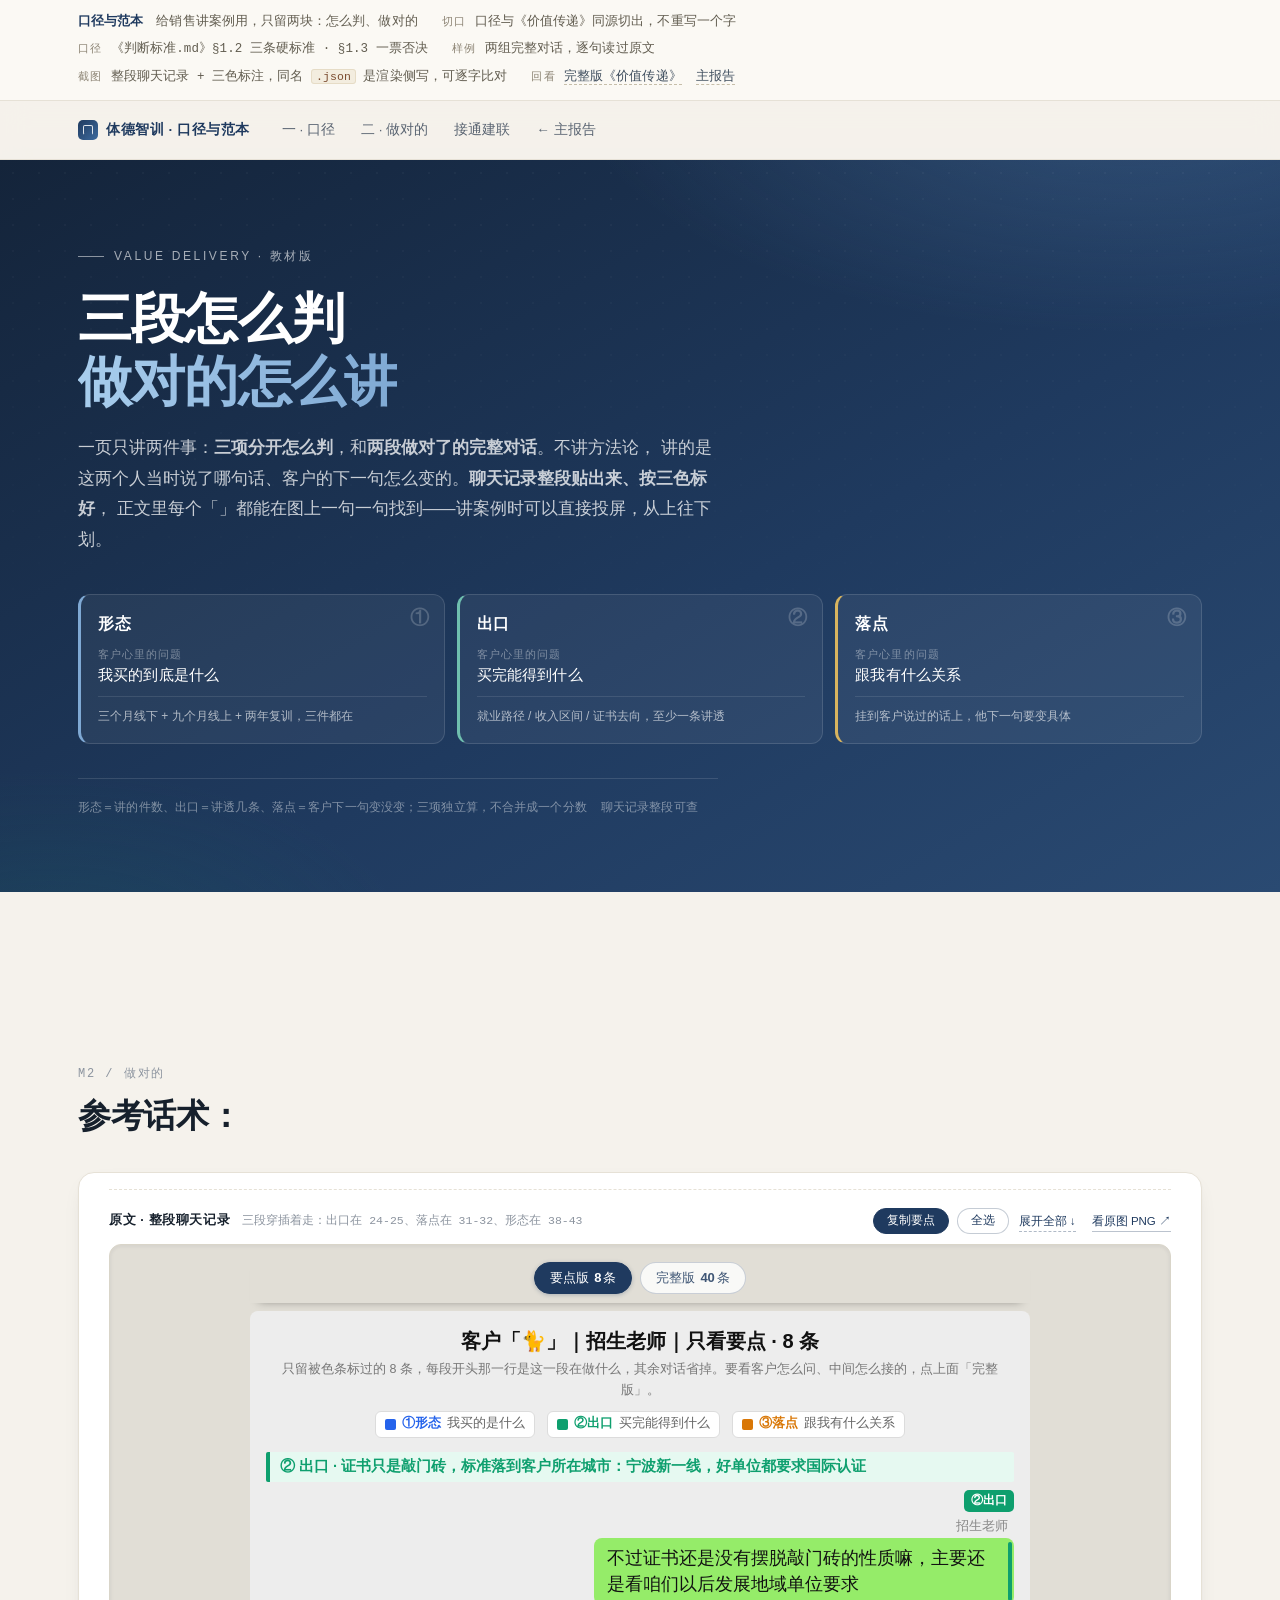
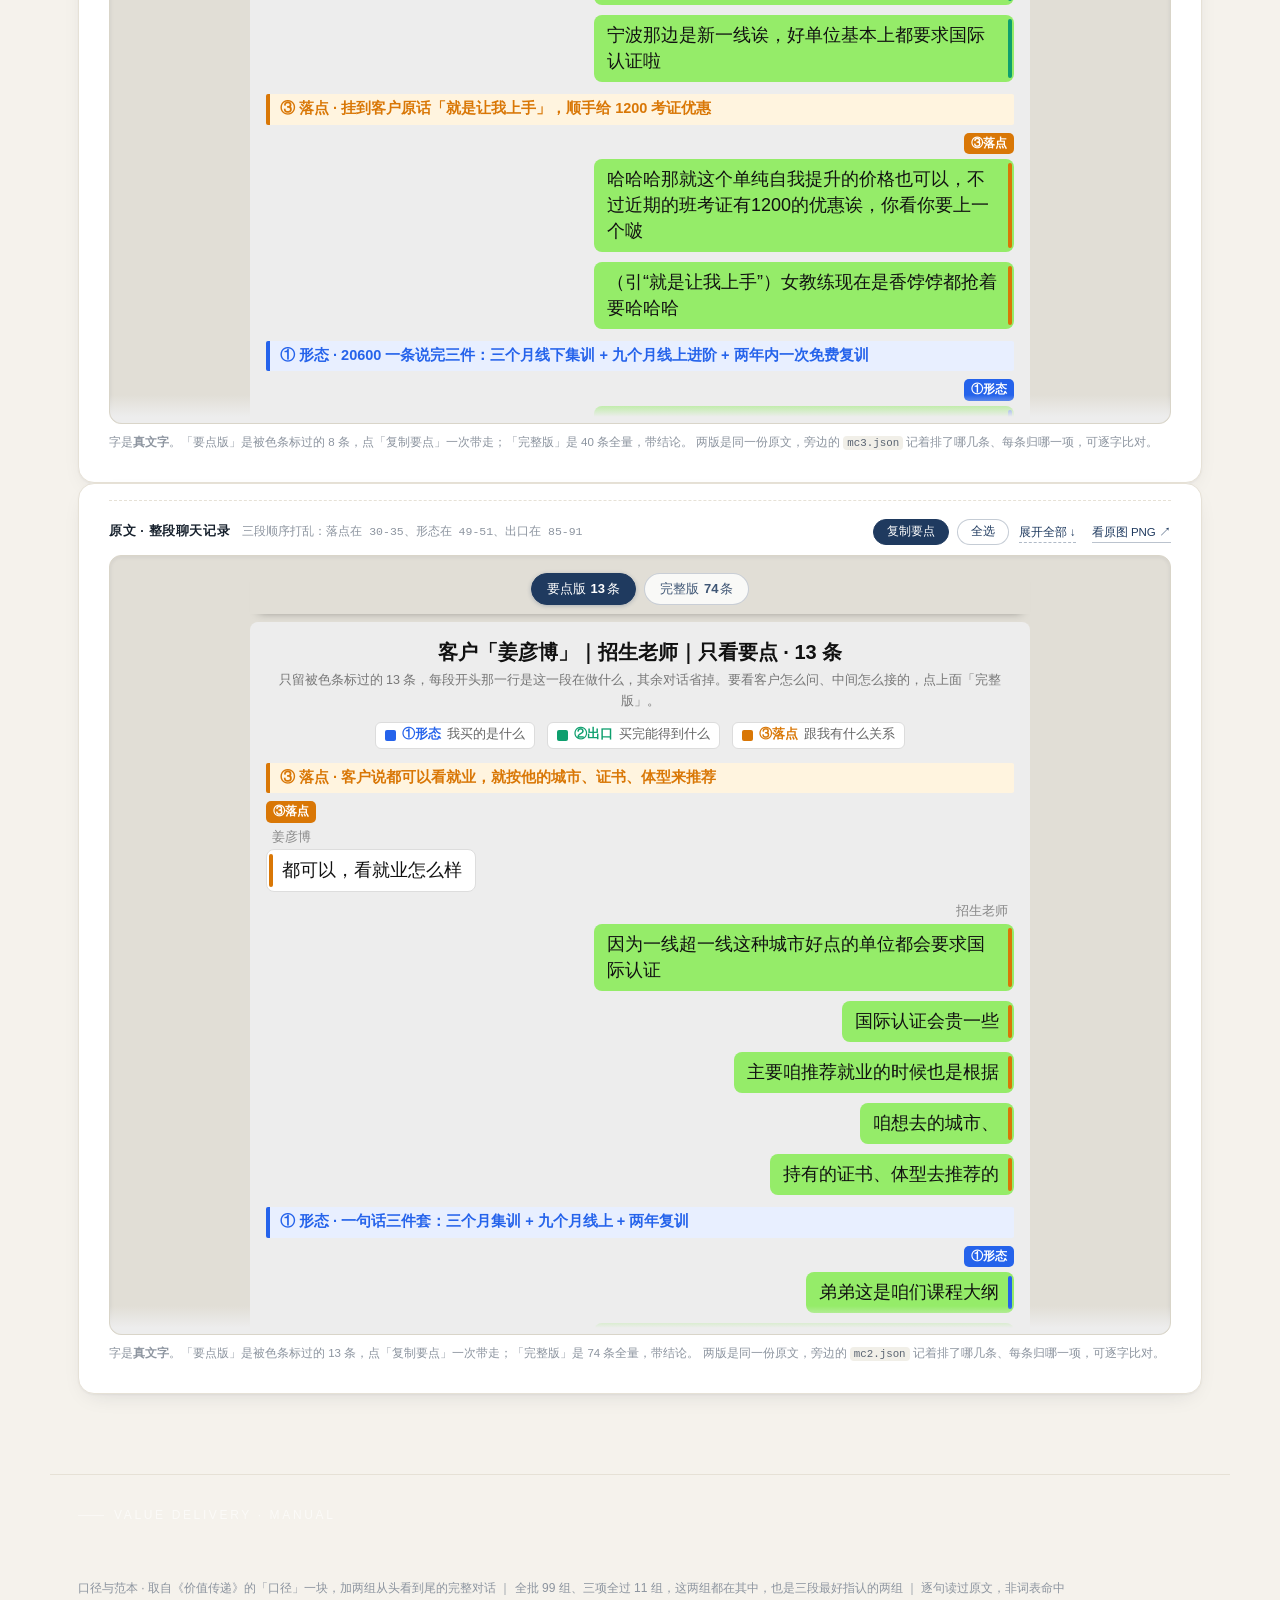
==== 价值传递(可用于案例分享).html @ c27f4624 "chore: 初始提交，包含案例展示页面与素材" ====
<!DOCTYPE html>
<html lang="zh-CN">
<head>
<meta charset="UTF-8">
<meta name="viewport" content="width=device-width, initial-scale=1">
<title>口径与范本｜体德智训 · 价值传递</title>
<meta name="description" content="价值传递教材版：三项怎么判（形态 / 出口 / 落点）+ 两组从头看到尾的原文案例，聊天记录整段标色，逐字可查。">
<link rel="stylesheet" href="assets/style.css?v=10">
<link rel="stylesheet" href="assets/manual.css?v=2">
<link rel="stylesheet" href="assets/livechat.css?v=5">
</head>
<body>

<div class="prov">
  <div class="prov-in">
    <p><span class="seg"><b>口径与范本</b>　给销售讲案例用，只留两块：怎么判、做对的</span><span class="seg"><em>切口</em>口径与《价值传递》同源切出，不重写一个字</span></p>
    <p><span class="seg"><em>口径</em>《判断标准.md》§1.2 三条硬标准 · §1.3 一票否决</span><span class="seg"><em>样例</em>两组完整对话，逐句读过原文</span></p>
    <p><span class="seg"><em>截图</em>整段聊天记录 + 三色标注，同名 <code>.json</code> 是渲染侧写，可逐字比对</span><span class="seg"><em>回看</em><a href="价值传递.html">完整版《价值传递》</a><a href="index.html">主报告</a></span></p>
  </div>
</div>

<nav class="nav">
  <div class="nav-in">
    <div class="nav-brand"><i></i><span>体德智训 · 口径与范本</span></div>
    <div class="nav-links">
      <a href="#m-rule">一 · 口径</a>
      <a href="#m-good">二 · 做对的</a>
      <a href="接通建联(可用于案例分享).html">接通建联</a>
      <a href="index.html">← 主报告</a>
    </div>
  </div>
  <div class="nav-progress"></div>
</nav>

<header class="hero">
  <div class="hero-in">
    <div class="eyebrow">Value Delivery · 教材版</div>
    <h1>三段怎么判<br><em>做对的怎么讲</em></h1>
    <p class="sub">一页只讲两件事：<b>三项分开怎么判</b>，和<b>两段做对了的完整对话</b>。不讲方法论，
    讲的是这两个人当时说了哪句话、客户的下一句怎么变的。<b>聊天记录整段贴出来、按三色标好</b>，
    正文里每个「」都能在图上一句一句找到——讲案例时可以直接投屏，从上往下划。</p>
    <div class="stage3">
      <div class="st s1"><span class="stn">①</span><b>形态</b>
        <span class="stk">客户心里的问题</span><p>我买的到底是什么</p>
        <span class="stq">三个月线下 + 九个月线上 + 两年复训，三件都在</span></div>
      <div class="st s2"><span class="stn">②</span><b>出口</b>
        <span class="stk">客户心里的问题</span><p>买完能得到什么</p>
        <span class="stq">就业路径 / 收入区间 / 证书去向，至少一条讲透</span></div>
      <div class="st s3"><span class="stn">③</span><b>落点</b>
        <span class="stk">客户心里的问题</span><p>跟我有什么关系</p>
        <span class="stq">挂到客户说过的话上，他下一句要变具体</span></div>
    </div>
    <div class="hero-meta"><span>形态＝讲的件数、出口＝讲透几条、落点＝客户下一句变没变；三项独立算，不合并成一个分数</span><span>聊天记录整段可查</span></div>
  </div>
</header>

<section class="sec" id="m-rule">
</section>

<section class="sec" id="m-good">
<div class="sec-head rv"><div class="sec-no">M2 / 做对的</div>
<h2>参考话术：</h2></div>

<article id="m1" class="qcard p1 mcase rv">
<figure class="mcase-shot cclive" id="live1">
<input type="checkbox" id="sw1" class="swchk">
<div class="shotbar"><span class="sbt">原文 · 整段聊天记录</span><span class="sbd">三段穿插着走：出口在 24-25、落点在 31-32、形态在 38-43</span>
<a class="shotopen" href="assets/mark/mc3.png" target="_blank" rel="noopener">看原图 PNG ↗</a>
<div class="cl-tools">
<button type="button" class="lcb lcb1" data-lc="chat1" data-lcgrp="1" data-lbl-slim="复制要点" data-lbl-full="复制全文">复制要点</button>
<button type="button" class="lcb" data-lcsel="chat1" data-lcgrp="1">全选</button>
<label class="swtoggle" for="sw1"><span class="t1">展开全部 ↓</span><span class="t2">收起 ↑</span></label>
</div></div>
<div class="cl-wrap"><div class="shotwin">
<div class="cl-tabs"><button type="button" class="cl-tab on" data-clgrp="1" data-pane="chat1k">要点版<b>8</b>条</button><button type="button" class="cl-tab" data-clgrp="1" data-pane="chat1">完整版<b>40</b>条</button></div>
<div class="cl-chat cl-pane" id="chat1k" data-clgrp="1" data-cc-plain="1" data-cc-head="招生老师 × 🐈｜价值传递 · 要点版（8 条）">
<div class="cl-title">客户「🐈」｜招生老师｜只看要点 · 8 条</div>
<div class="cl-sub">只留被色条标过的 8 条，每段开头那一行是这一段在做什么，其余对话省掉。要看客户怎么问、中间怎么接的，点上面「完整版」。</div>
<div class="cl-legend"><span class="cl-lg"><i style="background:#2563EB"></i><b style="color:#2563EB">①形态</b><em>我买的是什么</em></span><span class="cl-lg"><i style="background:#0E9F6E"></i><b style="color:#0E9F6E">②出口</b><em>买完能得到什么</em></span><span class="cl-lg"><i style="background:#D97706"></i><b style="color:#D97706">③落点</b><em>跟我有什么关系</em></span></div>
<div class="cl-body">
<div class="cl-band" style="background:#E6F9F1;border-left-color:#0E9F6E;color:#0E9F6E">② 出口 · 证书只是敲门砖，标准落到客户所在城市：宁波新一线，好单位都要求国际认证</div>
<div class="cl-msg s" data-who="招生老师" data-k="2"><div class="cl-chips"><span class="cl-chip" style="background:#0E9F6E">②出口</span></div><div class="cl-nm">招生老师</div><div class="cl-bub"><i class="cl-bar" style="background:#0E9F6E"></i><span class="cl-txt">不过证书还是没有摆脱敲门砖的性质嘛，主要还是看咱们以后发展地域单位要求</span></div></div>
<div class="cl-msg s" data-who="招生老师" data-k="2"><div class="cl-bub"><i class="cl-bar" style="background:#0E9F6E"></i><span class="cl-txt">宁波那边是新一线诶，好单位基本上都要求国际认证啦</span></div></div>
<div class="cl-band" style="background:#FFF4DF;border-left-color:#D97706;color:#D97706">③ 落点 · 挂到客户原话「就是让我上手」，顺手给 1200 考证优惠</div>
<div class="cl-msg s" data-who="招生老师" data-k="3"><div class="cl-chips"><span class="cl-chip" style="background:#D97706">③落点</span></div><div class="cl-bub"><i class="cl-bar" style="background:#D97706"></i><span class="cl-txt">哈哈哈那就这个单纯自我提升的价格也可以，不过近期的班考证有1200的优惠诶，你看你要上一个啵</span></div></div>
<div class="cl-msg s" data-who="招生老师" data-k="3"><div class="cl-bub"><i class="cl-bar" style="background:#D97706"></i><span class="cl-txt">（引“就是让我上手”）女教练现在是香饽饽都抢着要哈哈哈</span></div></div>
<div class="cl-band" style="background:#E8EFFF;border-left-color:#2563EB;color:#2563EB">① 形态 · 20600 一条说完三件：三个月线下集训 + 九个月线上进阶 + 两年内一次免费复训</div>
<div class="cl-msg s" data-who="招生老师" data-k="1"><div class="cl-chips"><span class="cl-chip" style="background:#2563EB">①形态</span></div><div class="cl-bub"><i class="cl-bar" style="background:#2563EB"></i><span class="cl-txt">20600，三个月线下集训＋九个月线上进阶课＋两年内一次免费复训的权益</span></div></div>
<div class="cl-msg s" data-who="招生老师" data-k="1"><div class="cl-bub"><i class="cl-bar" style="background:#2563EB"></i><span class="cl-txt">咱们是理论＋实操一起滴，不会只抓一个，毕竟现在获取知识的方式有很多嘛</span></div></div>
<div class="cl-msg s" data-who="招生老师" data-k="1"><div class="cl-bub"><i class="cl-bar" style="background:#2563EB"></i><span class="cl-txt">用这些基础出去之后也能正确运用网上的碎片化知识[嘿哈]</span></div></div>
<div class="cl-msg s" data-who="招生老师" data-k="1"><div class="cl-bub"><i class="cl-bar" style="background:#2563EB"></i><span class="cl-txt">身材也同样是要抓的，咱瞅瞅这些管理能接受啵，[撇嘴]咱们管得还是蛮严格的</span></div></div>
</div>
</div>
<div class="cl-chat cl-pane" id="chat1" data-clgrp="1" data-cc-head="招生老师 × 🐈｜价值传递 · 第 0-45 条（40 条原文）&#10;〔①②③ = 形态／出口／落点〕" hidden>
<div class="cl-title">客户「🐈」｜招生老师｜整段 46 条 · 三段标注</div>
<div class="cl-sub">这一段共 46 条，图片与表情消息 6 条略过，其余逐条排下来。色条与标签只标一件事：这句话在完成哪一项。</div>
<div class="cl-legend"><span class="cl-lg"><i style="background:#2563EB"></i><b style="color:#2563EB">①形态</b><em>我买的是什么</em></span><span class="cl-lg"><i style="background:#0E9F6E"></i><b style="color:#0E9F6E">②出口</b><em>买完能得到什么</em></span><span class="cl-lg"><i style="background:#D97706"></i><b style="color:#D97706">③落点</b><em>跟我有什么关系</em></span></div>
<div class="cl-body">
<div class="cl-time"><span>10月26日 16:02</span></div>
<div class="cl-msg c" data-who="🐈" data-k=""><div class="cl-nm">🐈</div><div class="cl-bub"><i class="cl-bar" style="background:transparent"></i><span class="cl-txt">你好</span></div></div>
<div class="cl-msg s" data-who="招生老师" data-k=""><div class="cl-nm">招生老师</div><div class="cl-bub"><i class="cl-bar" style="background:transparent"></i><span class="cl-txt">哈喽哈喽</span></div></div>
<div class="cl-msg s" data-who="招生老师" data-k=""><div class="cl-bub"><i class="cl-bar" style="background:transparent"></i><span class="cl-txt">请问咱是单纯自我提升</span></div></div>
<div class="cl-msg s" data-who="招生老师" data-k=""><div class="cl-bub"><i class="cl-bar" style="background:transparent"></i><span class="cl-txt">还是有打算做教练呀</span></div></div>
<div class="cl-msg s" data-who="招生老师" data-k=""><div class="cl-bub"><i class="cl-bar" style="background:transparent"></i><span class="cl-txt">看咱是留了咨来着</span></div></div>
<div class="cl-msg c" data-who="🐈" data-k=""><div class="cl-nm">🐈</div><div class="cl-bub"><i class="cl-bar" style="background:transparent"></i><span class="cl-txt">做教练</span></div></div>
<div class="cl-msg c" data-who="🐈" data-k=""><div class="cl-bub"><i class="cl-bar" style="background:transparent"></i><span class="cl-txt">要考那个新国职</span></div></div>
<div class="cl-msg c" data-who="🐈" data-k=""><div class="cl-bub"><i class="cl-bar" style="background:transparent"></i><span class="cl-txt">想问一下课程安排</span></div></div>
<div class="cl-msg s" data-who="招生老师" data-k=""><div class="cl-nm">招生老师</div><div class="cl-bub"><i class="cl-bar" style="background:transparent"></i><span class="cl-txt">咱们系统学习要三个月哦</span></div></div>
<div class="cl-msg s" data-who="招生老师" data-k=""><div class="cl-bub"><i class="cl-bar" style="background:transparent"></i><span class="cl-txt">咱之前是练了多久啦</span></div></div>
<div class="cl-msg s" data-who="招生老师" data-k=""><div class="cl-bub"><i class="cl-bar" style="background:transparent"></i><span class="cl-txt">了解一下基础[转圈]</span></div></div>
<div class="cl-msg c" data-who="🐈" data-k=""><div class="cl-nm">🐈</div><div class="cl-bub"><i class="cl-bar" style="background:transparent"></i><span class="cl-txt">纯小白</span></div></div>
<div class="cl-msg s" data-who="招生老师" data-k=""><div class="cl-nm">招生老师</div><div class="cl-bub"><i class="cl-bar" style="background:transparent"></i><span class="cl-txt">[嘿哈]咱整体下来强度还是在的哦，后续可以考虑到健身房试试看能不能享受训练～咱不冲动消费</span></div></div>
<div class="cl-msg s" data-who="招生老师" data-k=""><div class="cl-bub"><i class="cl-bar" style="background:transparent"></i><span class="cl-txt">妹妹是刚毕业噻还是还在上学哇</span></div></div>
<div class="cl-msg c" data-who="🐈" data-k=""><div class="cl-nm">🐈</div><div class="cl-bub"><i class="cl-bar" style="background:transparent"></i><span class="cl-txt">我在健身房上班</span></div></div>
<div class="cl-msg s" data-who="招生老师" data-k=""><div class="cl-nm">招生老师</div><div class="cl-bub"><i class="cl-bar" style="background:transparent"></i><span class="cl-txt">那也是了解了一些工作内容啦</span></div></div>
<div class="cl-msg s" data-who="招生老师" data-k=""><div class="cl-bub"><i class="cl-bar" style="background:transparent"></i><span class="cl-txt">淡旺季这个咱知道不</span></div></div>
<div class="cl-msg c" data-who="🐈" data-k=""><div class="cl-nm">🐈</div><div class="cl-bub"><i class="cl-bar" style="background:transparent"></i><span class="cl-txt">三个月多少钱</span></div></div>
<div class="cl-msg s" data-who="招生老师" data-k=""><div class="cl-nm">招生老师</div><div class="cl-bub"><i class="cl-bar" style="background:transparent"></i><span class="cl-txt">咱价格是跟证书挂钩滴</span></div></div>
<div class="cl-msg c" data-who="🐈" data-k=""><div class="cl-nm">🐈</div><div class="cl-bub"><i class="cl-bar" style="background:transparent"></i><span class="cl-txt">这个我知道</span></div></div>
<div class="cl-band" style="background:#E6F9F1;border-left-color:#0E9F6E;color:#0E9F6E">② 出口 · 证书只是敲门砖，标准落到客户所在城市：宁波新一线，好单位都要求国际认证</div>
<div class="cl-msg s" data-who="招生老师" data-k="2"><div class="cl-chips"><span class="cl-chip" style="background:#0E9F6E">②出口</span></div><div class="cl-nm">招生老师</div><div class="cl-bub"><i class="cl-bar" style="background:#0E9F6E"></i><span class="cl-txt">不过证书还是没有摆脱敲门砖的性质嘛，主要还是看咱们以后发展地域单位要求</span></div></div>
<div class="cl-msg s" data-who="招生老师" data-k="2"><div class="cl-bub"><i class="cl-bar" style="background:#0E9F6E"></i><span class="cl-txt">宁波那边是新一线诶，好单位基本上都要求国际认证啦</span></div></div>
<div class="cl-msg s" data-who="招生老师" data-k=""><div class="cl-bub"><i class="cl-bar" style="background:transparent"></i><span class="cl-txt">咱们是准备学完在之前单位上不</span></div></div>
<div class="cl-msg c" data-who="🐈" data-k=""><div class="cl-nm">🐈</div><div class="cl-bub"><i class="cl-bar" style="background:transparent"></i><span class="cl-txt">是的</span></div></div>
<div class="cl-msg s" data-who="招生老师" data-k=""><div class="cl-nm">招生老师</div><div class="cl-bub"><i class="cl-bar" style="background:transparent"></i><span class="cl-txt">那边最低要求是啥证哇</span></div></div>
<div class="cl-msg c" data-who="🐈" data-k=""><div class="cl-nm">🐈</div><div class="cl-bub"><i class="cl-bar" style="background:transparent"></i><span class="cl-txt">对我没要求</span></div></div>
<div class="cl-msg c" data-who="🐈" data-k=""><div class="cl-bub"><i class="cl-bar" style="background:transparent"></i><span class="cl-txt">就是让我上手</span></div></div>
<div class="cl-band" style="background:#FFF4DF;border-left-color:#D97706;color:#D97706">③ 落点 · 挂到客户原话「就是让我上手」，顺手给 1200 考证优惠</div>
<div class="cl-msg s" data-who="招生老师" data-k="3"><div class="cl-chips"><span class="cl-chip" style="background:#D97706">③落点</span></div><div class="cl-nm">招生老师</div><div class="cl-bub"><i class="cl-bar" style="background:#D97706"></i><span class="cl-txt">哈哈哈那就这个单纯自我提升的价格也可以，不过近期的班考证有1200的优惠诶，你看你要上一个啵</span></div></div>
<div class="cl-msg s" data-who="招生老师" data-k="3"><div class="cl-bub"><i class="cl-bar" style="background:#D97706"></i><span class="cl-txt">（引“就是让我上手”）女教练现在是香饽饽都抢着要哈哈哈</span></div></div>
<div class="cl-msg c" data-who="🐈" data-k=""><div class="cl-nm">🐈</div><div class="cl-bub"><i class="cl-bar" style="background:transparent"></i><span class="cl-txt">就是想考那个新国职</span></div></div>
<div class="cl-msg c" data-who="🐈" data-k=""><div class="cl-bub"><i class="cl-bar" style="background:transparent"></i><span class="cl-txt">我看你发的没有这个</span></div></div>
<div class="cl-msg s" data-who="招生老师" data-k=""><div class="cl-nm">招生老师</div><div class="cl-bub"><i class="cl-bar" style="background:transparent"></i><span class="cl-txt">第二个就是</span></div></div>
<div class="cl-msg s" data-who="招生老师" data-k=""><div class="cl-bub"><i class="cl-bar" style="background:transparent"></i><span class="cl-txt">现在体育总局那边改名啦</span></div></div>
<div class="cl-msg c" data-who="🐈" data-k=""><div class="cl-nm">🐈</div><div class="cl-bub"><i class="cl-bar" style="background:transparent"></i><span class="cl-txt">噢噢</span></div></div>
<div class="cl-band" style="background:#E8EFFF;border-left-color:#2563EB;color:#2563EB">① 形态 · 20600 一条说完三件：三个月线下集训 + 九个月线上进阶 + 两年内一次免费复训</div>
<div class="cl-msg s" data-who="招生老师" data-k="1"><div class="cl-chips"><span class="cl-chip" style="background:#2563EB">①形态</span></div><div class="cl-nm">招生老师</div><div class="cl-bub"><i class="cl-bar" style="background:#2563EB"></i><span class="cl-txt">20600，三个月线下集训＋九个月线上进阶课＋两年内一次免费复训的权益</span></div></div>
<div class="cl-msg s" data-who="招生老师" data-k="1"><div class="cl-bub"><i class="cl-bar" style="background:#2563EB"></i><span class="cl-txt">咱们是理论＋实操一起滴，不会只抓一个，毕竟现在获取知识的方式有很多嘛</span></div></div>
<div class="cl-msg s" data-who="招生老师" data-k="1"><div class="cl-bub"><i class="cl-bar" style="background:#2563EB"></i><span class="cl-txt">用这些基础出去之后也能正确运用网上的碎片化知识[嘿哈]</span></div></div>
<div class="cl-msg s" data-who="招生老师" data-k="1"><div class="cl-bub"><i class="cl-bar" style="background:#2563EB"></i><span class="cl-txt">身材也同样是要抓的，咱瞅瞅这些管理能接受啵，[撇嘴]咱们管得还是蛮严格的</span></div></div>
<div class="cl-msg s" data-who="招生老师" data-k=""><div class="cl-bub"><i class="cl-bar" style="background:transparent"></i><span class="cl-txt">不是让学生学完只是通过考证这么简单，更需要培养的是实际运用变现</span></div></div>
<div class="cl-msg s" data-who="招生老师" data-k=""><div class="cl-bub"><i class="cl-bar" style="background:transparent"></i><span class="cl-txt">不过这边时间还是有那么久诶[撇嘴]时间上好安排啵，实在不行可以断开~</span></div></div>
<div class="cl-note">【结论】这个客户 16:11 直接问「三个月多少钱」，没急着报数字——先把证书去向讲清（宁波新一线要国际认证），再把价格挂到「就是让我上手」这句原话上给 1200 优惠，最后才把 20600 的三件套一次说完。三段没按时间顺序走，但每一段都接在客户刚问的那句话后面。</div>
</div>
</div>
</div><i class="cl-fade" aria-hidden="true"></i></div>
<div class="qshot-cap">字是<b>真文字</b>。「要点版」是被色条标过的 8 条，点「复制要点」一次带走；「完整版」是 40 条全量，带结论。
两版是同一份原文，旁边的 <code>mc3.json</code> 记着排了哪几条、每条归哪一项，可逐字比对。</div>
</figure>
</article>

<article id="m2" class="qcard p1 mcase rv">

<figure class="mcase-shot cclive" id="live2">
<input type="checkbox" id="sw2" class="swchk">
<div class="shotbar"><span class="sbt">原文 · 整段聊天记录</span><span class="sbd">三段顺序打乱：落点在 30-35、形态在 49-51、出口在 85-91</span>
<a class="shotopen" href="assets/mark/mc2.png" target="_blank" rel="noopener">看原图 PNG ↗</a>
<div class="cl-tools">
<button type="button" class="lcb lcb1" data-lc="chat2" data-lcgrp="2" data-lbl-slim="复制要点" data-lbl-full="复制全文">复制要点</button>
<button type="button" class="lcb" data-lcsel="chat2" data-lcgrp="2">全选</button>
<label class="swtoggle" for="sw2"><span class="t1">展开全部 ↓</span><span class="t2">收起 ↑</span></label>
</div></div>
<div class="cl-wrap"><div class="shotwin">
<div class="cl-tabs"><button type="button" class="cl-tab on" data-clgrp="2" data-pane="chat2k">要点版<b>13</b>条</button><button type="button" class="cl-tab" data-clgrp="2" data-pane="chat2">完整版<b>74</b>条</button></div>
<div class="cl-chat cl-pane" id="chat2k" data-clgrp="2" data-cc-plain="1" data-cc-head="招生老师 × 姜彦博｜价值传递 · 要点版（13 条）">
<div class="cl-title">客户「姜彦博」｜招生老师｜只看要点 · 13 条</div>
<div class="cl-sub">只留被色条标过的 13 条，每段开头那一行是这一段在做什么，其余对话省掉。要看客户怎么问、中间怎么接的，点上面「完整版」。</div>
<div class="cl-legend"><span class="cl-lg"><i style="background:#2563EB"></i><b style="color:#2563EB">①形态</b><em>我买的是什么</em></span><span class="cl-lg"><i style="background:#0E9F6E"></i><b style="color:#0E9F6E">②出口</b><em>买完能得到什么</em></span><span class="cl-lg"><i style="background:#D97706"></i><b style="color:#D97706">③落点</b><em>跟我有什么关系</em></span></div>
<div class="cl-body">
<div class="cl-band" style="background:#FFF4DF;border-left-color:#D97706;color:#D97706">③ 落点 · 客户说都可以看就业，就按他的城市、证书、体型来推荐</div>
<div class="cl-msg c" data-who="姜彦博" data-k="3"><div class="cl-chips"><span class="cl-chip" style="background:#D97706">③落点</span></div><div class="cl-nm">姜彦博</div><div class="cl-bub"><i class="cl-bar" style="background:#D97706"></i><span class="cl-txt">都可以，看就业怎么样</span></div></div>
<div class="cl-msg s" data-who="招生老师" data-k="3"><div class="cl-nm">招生老师</div><div class="cl-bub"><i class="cl-bar" style="background:#D97706"></i><span class="cl-txt">因为一线超一线这种城市好点的单位都会要求国际认证</span></div></div>
<div class="cl-msg s" data-who="招生老师" data-k="3"><div class="cl-bub"><i class="cl-bar" style="background:#D97706"></i><span class="cl-txt">国际认证会贵一些</span></div></div>
<div class="cl-msg s" data-who="招生老师" data-k="3"><div class="cl-bub"><i class="cl-bar" style="background:#D97706"></i><span class="cl-txt">主要咱推荐就业的时候也是根据</span></div></div>
<div class="cl-msg s" data-who="招生老师" data-k="3"><div class="cl-bub"><i class="cl-bar" style="background:#D97706"></i><span class="cl-txt">咱想去的城市、</span></div></div>
<div class="cl-msg s" data-who="招生老师" data-k="3"><div class="cl-bub"><i class="cl-bar" style="background:#D97706"></i><span class="cl-txt">持有的证书、体型去推荐的</span></div></div>
<div class="cl-band" style="background:#E8EFFF;border-left-color:#2563EB;color:#2563EB">① 形态 · 一句话三件套：三个月集训 + 九个月线上 + 两年复训</div>
<div class="cl-msg s" data-who="招生老师" data-k="1"><div class="cl-chips"><span class="cl-chip" style="background:#2563EB">①形态</span></div><div class="cl-bub"><i class="cl-bar" style="background:#2563EB"></i><span class="cl-txt">弟弟这是咱们课程大纲</span></div></div>
<div class="cl-msg s" data-who="招生老师" data-k="1"><div class="cl-bub"><i class="cl-bar" style="background:#2563EB"></i><span class="cl-txt">线下系统学习课程是线下三个月集训＋九个月线上课＋两年内一次免费复训的权益</span></div></div>
<div class="cl-msg s" data-who="招生老师" data-k="1"><div class="cl-bub"><i class="cl-bar" style="background:#2563EB"></i><span class="cl-txt">组成</span></div></div>
<div class="cl-band" style="background:#E6F9F1;border-left-color:#0E9F6E;color:#0E9F6E">② 出口 · 就业讲成时间线：课程第四阶段就教包装，毕业后 1/3/6 个月回访</div>
<div class="cl-msg s" data-who="招生老师" data-k="2"><div class="cl-chips"><span class="cl-chip" style="background:#0E9F6E">②出口</span></div><div class="cl-bub"><i class="cl-bar" style="background:#0E9F6E"></i><span class="cl-txt">对啦还有一个板块没讲</span></div></div>
<div class="cl-msg s" data-who="招生老师" data-k="2"><div class="cl-bub"><i class="cl-bar" style="background:#0E9F6E"></i><span class="cl-txt">就业</span></div></div>
<div class="cl-msg s" data-who="招生老师" data-k="2"><div class="cl-bub"><i class="cl-bar" style="background:#0E9F6E"></i><span class="cl-txt">咱就业方面的帮助首先体现在课程设置上，第四阶段着重教咱怎么营销自己包装自己以及授课和转化技巧嘛，期间班主任和就业老师会帮忙拍摄形象照和制作简历（会p），毕业前会安排体验课，由我们工作人员/新生去扮演会员，咱来尝试转化这个会员，在校内查漏补缺</span></div></div>
<div class="cl-msg s" data-who="招生老师" data-k="2"><div class="cl-bub"><i class="cl-bar" style="background:#0E9F6E"></i><span class="cl-txt">就业咱是推荐就业的形式，根据咱想去的城市、证书、体型去推荐，有体德学生在的地方、一线优先推荐，就业之后还没完等咱毕业之后，第一、三、六个月都会有就业老师定期地去回访，了解学生现在的薪资状况以及就业的状态，招生老师每年都会跟进自己的学生[呲牙]，像6.19号体德8周年家宴邀请了历来的体德毕业生去西湖楼吃饭，安排了咱工作人员了解学生近况，体德对毕业生也很重视~不是推进去之后就不管啦[转圈]</span></div></div>
</div>
</div>
<div class="cl-chat cl-pane" id="chat2" data-clgrp="2" data-cc-head="招生老师 × 姜彦博｜价值传递 · 第 0-95 条（74 条原文）&#10;〔①②③ = 形态／出口／落点〕" hidden>
<div class="cl-title">客户「姜彦博」｜招生老师｜整组 96 条 · 三段标注</div>
<div class="cl-sub">这一段共 96 条，图片与表情消息 22 条略过，其余逐条排下来。色条与标签只标一件事：这句话在完成哪一项。</div>
<div class="cl-legend"><span class="cl-lg"><i style="background:#2563EB"></i><b style="color:#2563EB">①形态</b><em>我买的是什么</em></span><span class="cl-lg"><i style="background:#0E9F6E"></i><b style="color:#0E9F6E">②出口</b><em>买完能得到什么</em></span><span class="cl-lg"><i style="background:#D97706"></i><b style="color:#D97706">③落点</b><em>跟我有什么关系</em></span></div>
<div class="cl-body">
<div class="cl-time"><span>10月15日 09:20</span></div>
<div class="cl-msg s" data-who="招生老师" data-k=""><div class="cl-nm">招生老师</div><div class="cl-bub"><i class="cl-bar" style="background:transparent"></i><span class="cl-txt">哈喽哈喽</span></div></div>
<div class="cl-msg s" data-who="招生老师" data-k=""><div class="cl-bub"><i class="cl-bar" style="background:transparent"></i><span class="cl-txt">请问咱是单纯自我提升还是有打算做教练呀</span></div></div>
<div class="cl-msg c" data-who="姜彦博" data-k=""><div class="cl-nm">姜彦博</div><div class="cl-bub"><i class="cl-bar" style="background:transparent"></i><span class="cl-txt">做教练</span></div></div>
<div class="cl-msg s" data-who="招生老师" data-k=""><div class="cl-nm">招生老师</div><div class="cl-bub"><i class="cl-bar" style="background:transparent"></i><span class="cl-txt">咱之前是练了多久啦</span></div></div>
<div class="cl-msg s" data-who="招生老师" data-k=""><div class="cl-bub"><i class="cl-bar" style="background:transparent"></i><span class="cl-txt">了解一下基础</span></div></div>
<div class="cl-msg c" data-who="姜彦博" data-k=""><div class="cl-nm">姜彦博</div><div class="cl-bub"><i class="cl-bar" style="background:transparent"></i><span class="cl-txt">快一年了吧</span></div></div>
<div class="cl-msg s" data-who="招生老师" data-k=""><div class="cl-nm">招生老师</div><div class="cl-bub"><i class="cl-bar" style="background:transparent"></i><span class="cl-txt">可以啊</span></div></div>
<div class="cl-msg s" data-who="招生老师" data-k=""><div class="cl-bub"><i class="cl-bar" style="background:transparent"></i><span class="cl-txt">基础这么好</span></div></div>
<div class="cl-msg s" data-who="招生老师" data-k=""><div class="cl-bub"><i class="cl-bar" style="background:transparent"></i><span class="cl-txt">不过这个涉及到考证哦</span></div></div>
<div class="cl-msg s" data-who="招生老师" data-k=""><div class="cl-bub"><i class="cl-bar" style="background:transparent"></i><span class="cl-txt">咱有了解过这些证书的区别啵</span></div></div>
<div class="cl-msg s" data-who="招生老师" data-k=""><div class="cl-bub"><i class="cl-bar" style="background:transparent"></i><span class="cl-txt">我提前整理了一个笔记~咱瞅瞅</span></div></div>
<div class="cl-msg c" data-who="姜彦博" data-k=""><div class="cl-nm">姜彦博</div><div class="cl-bub"><i class="cl-bar" style="background:transparent"></i><span class="cl-txt">还没去了解</span></div></div>
<div class="cl-msg c" data-who="姜彦博" data-k=""><div class="cl-bub"><i class="cl-bar" style="background:transparent"></i><span class="cl-txt">1</span></div></div>
<div class="cl-msg s" data-who="招生老师" data-k=""><div class="cl-nm">招生老师</div><div class="cl-bub"><i class="cl-bar" style="background:transparent"></i><span class="cl-txt">不过有学生说我电脑发出来看不着，手机发出来可以[流泪]</span></div></div>
<div class="cl-msg s" data-who="招生老师" data-k=""><div class="cl-bub"><i class="cl-bar" style="background:transparent"></i><span class="cl-txt">咱看能正常用啵</span></div></div>
<div class="cl-msg c" data-who="姜彦博" data-k=""><div class="cl-nm">姜彦博</div><div class="cl-bub"><i class="cl-bar" style="background:transparent"></i><span class="cl-txt">能</span></div></div>
<div class="cl-msg s" data-who="招生老师" data-k=""><div class="cl-nm">招生老师</div><div class="cl-bub"><i class="cl-bar" style="background:transparent"></i><span class="cl-txt">好好好，对啦咱们怎么称呼呀</span></div></div>
<div class="cl-msg s" data-who="招生老师" data-k=""><div class="cl-bub"><i class="cl-bar" style="background:transparent"></i><span class="cl-txt">咱是几几年滴涅</span></div></div>
<div class="cl-msg c" data-who="姜彦博" data-k=""><div class="cl-nm">姜彦博</div><div class="cl-bub"><i class="cl-bar" style="background:transparent"></i><span class="cl-txt">姜彦博</span></div></div>
<div class="cl-msg c" data-who="姜彦博" data-k=""><div class="cl-bub"><i class="cl-bar" style="background:transparent"></i><span class="cl-txt">05</span></div></div>
<div class="cl-msg s" data-who="招生老师" data-k=""><div class="cl-nm">招生老师</div><div class="cl-bub"><i class="cl-bar" style="background:transparent"></i><span class="cl-txt">00后健身意识就是强啊</span></div></div>
<div class="cl-msg s" data-who="招生老师" data-k=""><div class="cl-bub"><i class="cl-bar" style="background:transparent"></i><span class="cl-txt">弟弟咱是温州那边的啵</span></div></div>
<div class="cl-msg s" data-who="招生老师" data-k=""><div class="cl-bub"><i class="cl-bar" style="background:transparent"></i><span class="cl-txt">我看电话是那</span></div></div>
<div class="cl-msg c" data-who="姜彦博" data-k=""><div class="cl-nm">姜彦博</div><div class="cl-bub"><i class="cl-bar" style="background:transparent"></i><span class="cl-txt">是的</span></div></div>
<div class="cl-msg s" data-who="招生老师" data-k=""><div class="cl-nm">招生老师</div><div class="cl-bub"><i class="cl-bar" style="background:transparent"></i><span class="cl-txt">以后还是到那边发展啵</span></div></div>
<div class="cl-msg s" data-who="招生老师" data-k=""><div class="cl-bub"><i class="cl-bar" style="background:transparent"></i><span class="cl-txt">还是杭州啊啥的</span></div></div>
<div class="cl-band" style="background:#FFF4DF;border-left-color:#D97706;color:#D97706">③ 落点 · 客户说都可以看就业，就按他的城市、证书、体型来推荐</div>
<div class="cl-msg c" data-who="姜彦博" data-k="3"><div class="cl-chips"><span class="cl-chip" style="background:#D97706">③落点</span></div><div class="cl-nm">姜彦博</div><div class="cl-bub"><i class="cl-bar" style="background:#D97706"></i><span class="cl-txt">都可以，看就业怎么样</span></div></div>
<div class="cl-msg s" data-who="招生老师" data-k="3"><div class="cl-nm">招生老师</div><div class="cl-bub"><i class="cl-bar" style="background:#D97706"></i><span class="cl-txt">因为一线超一线这种城市好点的单位都会要求国际认证</span></div></div>
<div class="cl-msg s" data-who="招生老师" data-k="3"><div class="cl-bub"><i class="cl-bar" style="background:#D97706"></i><span class="cl-txt">国际认证会贵一些</span></div></div>
<div class="cl-msg s" data-who="招生老师" data-k="3"><div class="cl-bub"><i class="cl-bar" style="background:#D97706"></i><span class="cl-txt">主要咱推荐就业的时候也是根据</span></div></div>
<div class="cl-msg s" data-who="招生老师" data-k="3"><div class="cl-bub"><i class="cl-bar" style="background:#D97706"></i><span class="cl-txt">咱想去的城市、</span></div></div>
<div class="cl-msg s" data-who="招生老师" data-k="3"><div class="cl-bub"><i class="cl-bar" style="background:#D97706"></i><span class="cl-txt">持有的证书、体型去推荐的</span></div></div>
<div class="cl-msg s" data-who="招生老师" data-k=""><div class="cl-bub"><i class="cl-bar" style="background:transparent"></i><span class="cl-txt">弟弟大学学滴啥专业呀</span></div></div>
<div class="cl-msg c" data-who="姜彦博" data-k=""><div class="cl-nm">姜彦博</div><div class="cl-bub"><i class="cl-bar" style="background:transparent"></i><span class="cl-txt">建筑工程</span></div></div>
<div class="cl-msg s" data-who="招生老师" data-k=""><div class="cl-nm">招生老师</div><div class="cl-bub"><i class="cl-bar" style="background:transparent"></i><span class="cl-txt">纳尼</span></div></div>
<div class="cl-msg s" data-who="招生老师" data-k=""><div class="cl-bub"><i class="cl-bar" style="background:transparent"></i><span class="cl-txt">好家伙</span></div></div>
<div class="cl-msg s" data-who="招生老师" data-k=""><div class="cl-bub"><i class="cl-bar" style="background:transparent"></i><span class="cl-txt">自己喜欢的嘛</span></div></div>
<div class="cl-msg c" data-who="姜彦博" data-k=""><div class="cl-nm">姜彦博</div><div class="cl-bub"><i class="cl-bar" style="background:transparent"></i><span class="cl-txt">是的</span></div></div>
<div class="cl-msg s" data-who="招生老师" data-k=""><div class="cl-nm">招生老师</div><div class="cl-bub"><i class="cl-bar" style="background:transparent"></i><span class="cl-txt">弟弟实习的时候试了下这个行业不</span></div></div>
<div class="cl-msg s" data-who="招生老师" data-k=""><div class="cl-bub"><i class="cl-bar" style="background:transparent"></i><span class="cl-txt">建筑</span></div></div>
<div class="cl-msg c" data-who="姜彦博" data-k=""><div class="cl-nm">姜彦博</div><div class="cl-bub"><i class="cl-bar" style="background:transparent"></i><span class="cl-txt">有啊，实习了半年</span></div></div>
<div class="cl-msg s" data-who="招生老师" data-k=""><div class="cl-nm">招生老师</div><div class="cl-bub"><i class="cl-bar" style="background:transparent"></i><span class="cl-txt">坏了忘了正事，光顾着唠嗑了[害羞]</span></div></div>
<div class="cl-band" style="background:#E8EFFF;border-left-color:#2563EB;color:#2563EB">① 形态 · 一句话三件套：三个月集训 + 九个月线上 + 两年复训</div>
<div class="cl-msg s" data-who="招生老师" data-k="1"><div class="cl-chips"><span class="cl-chip" style="background:#2563EB">①形态</span></div><div class="cl-bub"><i class="cl-bar" style="background:#2563EB"></i><span class="cl-txt">弟弟这是咱们课程大纲</span></div></div>
<div class="cl-msg s" data-who="招生老师" data-k="1"><div class="cl-bub"><i class="cl-bar" style="background:#2563EB"></i><span class="cl-txt">线下系统学习课程是线下三个月集训＋九个月线上课＋两年内一次免费复训的权益</span></div></div>
<div class="cl-msg s" data-who="招生老师" data-k="1"><div class="cl-bub"><i class="cl-bar" style="background:#2563EB"></i><span class="cl-txt">组成</span></div></div>
<div class="cl-msg c" data-who="姜彦博" data-k=""><div class="cl-nm">姜彦博</div><div class="cl-bub"><i class="cl-bar" style="background:transparent"></i><span class="cl-txt">费用是多少呢</span></div></div>
<div class="cl-msg s" data-who="招生老师" data-k=""><div class="cl-nm">招生老师</div><div class="cl-bub"><i class="cl-bar" style="background:transparent"></i><span class="cl-txt">弟弟之前带过人练啵</span></div></div>
<div class="cl-msg c" data-who="姜彦博" data-k=""><div class="cl-nm">姜彦博</div><div class="cl-bub"><i class="cl-bar" style="background:transparent"></i><span class="cl-txt">没有</span></div></div>
<div class="cl-msg c" data-who="姜彦博" data-k=""><div class="cl-bub"><i class="cl-bar" style="background:transparent"></i><span class="cl-txt">那吃住是怎么样的</span></div></div>
<div class="cl-msg s" data-who="招生老师" data-k=""><div class="cl-nm">招生老师</div><div class="cl-bub"><i class="cl-bar" style="background:transparent"></i><span class="cl-txt">我找了一个学生录的视频来着，教练的工作内容大概是这样~</span></div></div>
<div class="cl-msg s" data-who="招生老师" data-k=""><div class="cl-bub"><i class="cl-bar" style="background:transparent"></i><span class="cl-txt">（引“那吃住是怎么样的”）离咱最近的校区是南京跟长沙</span></div></div>
<div class="cl-msg s" data-who="招生老师" data-k=""><div class="cl-bub"><i class="cl-bar" style="background:transparent"></i><span class="cl-txt">如果两种环境咱都能接受我还是比较推荐咱长沙校区</span></div></div>
<div class="cl-msg s" data-who="招生老师" data-k=""><div class="cl-bub"><i class="cl-bar" style="background:transparent"></i><span class="cl-txt">我跟刚哥都在这边~</span></div></div>
<div class="cl-msg s" data-who="招生老师" data-k=""><div class="cl-bub"><i class="cl-bar" style="background:transparent"></i><span class="cl-txt">有个照应，再加上弟弟以后如果做自媒体的话，体德跟刚哥本身就是流量</span></div></div>
<div class="cl-msg s" data-who="招生老师" data-k=""><div class="cl-bub"><i class="cl-bar" style="background:transparent"></i><span class="cl-txt">咱平时管得还是蛮严的嗷</span></div></div>
<div class="cl-msg s" data-who="招生老师" data-k=""><div class="cl-bub"><i class="cl-bar" style="background:transparent"></i><span class="cl-txt">不过咱整体时长还是有那么久，有跟爸妈商量过考虑转行啵</span></div></div>
<div class="cl-msg c" data-who="姜彦博" data-k=""><div class="cl-nm">姜彦博</div><div class="cl-bub"><i class="cl-bar" style="background:transparent"></i><span class="cl-txt">一个班有多少人呀</span></div></div>
<div class="cl-msg s" data-who="招生老师" data-k=""><div class="cl-nm">招生老师</div><div class="cl-bub"><i class="cl-bar" style="background:transparent"></i><span class="cl-txt">30-45人</span></div></div>
<div class="cl-msg s" data-who="招生老师" data-k=""><div class="cl-bub"><i class="cl-bar" style="background:transparent"></i><span class="cl-txt">这几个月人会少点[嘿哈]</span></div></div>
<div class="cl-msg c" data-who="姜彦博" data-k=""><div class="cl-nm">姜彦博</div><div class="cl-bub"><i class="cl-bar" style="background:transparent"></i><span class="cl-txt">几号开始上课</span></div></div>
<div class="cl-msg s" data-who="招生老师" data-k=""><div class="cl-nm">招生老师</div><div class="cl-bub"><i class="cl-bar" style="background:transparent"></i><span class="cl-txt">最近的班是21号滴</span></div></div>
<div class="cl-msg s" data-who="招生老师" data-k=""><div class="cl-bub"><i class="cl-bar" style="background:transparent"></i><span class="cl-txt">还有一个名额</span></div></div>
<div class="cl-msg s" data-who="招生老师" data-k=""><div class="cl-bub"><i class="cl-bar" style="background:transparent"></i><span class="cl-txt">长沙</span></div></div>
<div class="cl-msg s" data-who="招生老师" data-k=""><div class="cl-bub"><i class="cl-bar" style="background:transparent"></i><span class="cl-txt">南京是28号</span></div></div>
<div class="cl-msg s" data-who="招生老师" data-k=""><div class="cl-bub"><i class="cl-bar" style="background:transparent"></i><span class="cl-txt">都差不多年前一点点结束</span></div></div>
<div class="cl-msg s" data-who="招生老师" data-k=""><div class="cl-bub"><i class="cl-bar" style="background:transparent"></i><span class="cl-txt">咱们这上边有对上的啵</span></div></div>
<div class="cl-band" style="background:#E6F9F1;border-left-color:#0E9F6E;color:#0E9F6E">② 出口 · 就业讲成时间线：课程第四阶段就教包装，毕业后 1/3/6 个月回访</div>
<div class="cl-msg s" data-who="招生老师" data-k="2"><div class="cl-chips"><span class="cl-chip" style="background:#0E9F6E">②出口</span></div><div class="cl-bub"><i class="cl-bar" style="background:#0E9F6E"></i><span class="cl-txt">对啦还有一个板块没讲</span></div></div>
<div class="cl-msg s" data-who="招生老师" data-k="2"><div class="cl-bub"><i class="cl-bar" style="background:#0E9F6E"></i><span class="cl-txt">就业</span></div></div>
<div class="cl-msg s" data-who="招生老师" data-k="2"><div class="cl-bub"><i class="cl-bar" style="background:#0E9F6E"></i><span class="cl-txt">咱就业方面的帮助首先体现在课程设置上，第四阶段着重教咱怎么营销自己包装自己以及授课和转化技巧嘛，期间班主任和就业老师会帮忙拍摄形象照和制作简历（会p），毕业前会安排体验课，由我们工作人员/新生去扮演会员，咱来尝试转化这个会员，在校内查漏补缺</span></div></div>
<div class="cl-msg s" data-who="招生老师" data-k="2"><div class="cl-bub"><i class="cl-bar" style="background:#0E9F6E"></i><span class="cl-txt">就业咱是推荐就业的形式，根据咱想去的城市、证书、体型去推荐，有体德学生在的地方、一线优先推荐，就业之后还没完等咱毕业之后，第一、三、六个月都会有就业老师定期地去回访，了解学生现在的薪资状况以及就业的状态，招生老师每年都会跟进自己的学生[呲牙]，像6.19号体德8周年家宴邀请了历来的体德毕业生去西湖楼吃饭，安排了咱工作人员了解学生近况，体德对毕业生也很重视~不是推进去之后就不管啦[转圈]</span></div></div>
<div class="cl-time"><span>10月22日 14:00</span></div>
<div class="cl-msg s" data-who="招生老师" data-k=""><div class="cl-bub"><i class="cl-bar" style="background:transparent"></i><span class="cl-txt">哈喽哈喽下午好呀弟弟</span></div></div>
<div class="cl-msg s" data-who="招生老师" data-k=""><div class="cl-bub"><i class="cl-bar" style="background:transparent"></i><span class="cl-txt">咱不是之前有考虑过做教练嘛</span></div></div>
<div class="cl-msg s" data-who="招生老师" data-k=""><div class="cl-bub"><i class="cl-bar" style="background:transparent"></i><span class="cl-txt">有了解过教练的薪资结构和淡旺季啵</span></div></div>
<div class="cl-msg s" data-who="招生老师" data-k=""><div class="cl-bub"><i class="cl-bar" style="background:transparent"></i><span class="cl-txt">咱们了解行业不能只看好的一面嘛</span></div></div>
<div class="cl-note">【结论】姜彦博：落点靠「按你想去的城市、证书、体型推荐」立住，但建筑工程实习半年这条最硬的事实被自己掐断，全程也没报出一个数字。</div>
</div>
</div>
</div><i class="cl-fade" aria-hidden="true"></i></div>
<div class="qshot-cap">字是<b>真文字</b>。「要点版」是被色条标过的 13 条，点「复制要点」一次带走；「完整版」是 74 条全量，带结论。
两版是同一份原文，旁边的 <code>mc2.json</code> 记着排了哪几条、每条归哪一项，可逐字比对。</div>
</figure>
</article>

</section>

<footer class="foot">
  <div class="eyebrow">Value Delivery · Manual</div>
  <p>口径与范本 · 取自《价值传递》的「口径」一块，加两组从头看到尾的完整对话 ｜ 全批 99 组、三项全过 11 组，这两组都在其中，也是三段最好指认的两组 ｜ 逐句读过原文，非词表命中</p>
</footer>

<div class="lb" id="lb">
  <button class="lb-close" aria-label="关闭">×</button>
  <img id="lbImg" alt="">
  <div class="lb-cap" id="lbCap"></div>
</div>

<script src="assets/app.js?v=10"></script>
<script src="assets/livechat.js?v=5"></script>
</body>
</html>
---- assets/style.css ----
/* 体德智训 · 销售对话质检报告 */
:root {
  --bg: #F5F2EC;
  --paper: #FFFFFF;
  --ink: #16202C;
  --ink2: #5A6472;
  --ink3: #8C949F;
  --navy: #1F3A5F;
  --navy2: #2C527F;
  --red: #A33F31;
  --redbg: #FAF0ED;
  --green: #17695F;
  --greenbg: #ECF4F1;
  --amber: #8A6A1F;
  --amberbg: #FBF4E4;
  --line: #E6E1D6;
  --line2: #EFEBE2;
  --shadow: 0 1px 2px rgba(22,32,44,.04), 0 8px 24px -12px rgba(22,32,44,.18);
  --radius: 14px;
  --mono: "SF Mono", "JetBrains Mono", Consolas, "Courier New", monospace;
}

* { box-sizing: border-box; }

html { scroll-behavior: smooth; scroll-padding-top: 76px; }

body {
  margin: 0;
  overflow-x: hidden;
  background: var(--bg);
  color: var(--ink);
  font-family: "PingFang SC", "Hiragino Sans GB", "Microsoft YaHei", "Source Han Sans SC", "Noto Sans CJK SC", sans-serif;
  font-size: 15px;
  line-height: 1.75;
  -webkit-font-smoothing: antialiased;
  text-rendering: optimizeLegibility;
}

::selection { background: #C9D8E8; }

/* ---------- 顶部导航 ---------- */
.nav {
  position: sticky; top: 0; z-index: 60;
  background: rgba(245,242,236,.86);
  backdrop-filter: saturate(180%) blur(14px);
  -webkit-backdrop-filter: saturate(180%) blur(14px);
  border-bottom: 1px solid var(--line);
}
.nav-in {
  max-width: 1180px; margin: 0 auto; padding: 0 28px;
  height: 58px; display: flex; align-items: center; gap: 8px; min-width: 0;
}
.nav-brand {
  font-size: 13.5px; font-weight: 700; letter-spacing: .04em;
  color: var(--navy); white-space: nowrap; margin-right: 12px;
  display: flex; align-items: center; gap: 8px; flex: 0 0 auto;
}
.nav-brand i {
  width: 20px; height: 20px; border-radius: 5px; display: inline-block;
  background: linear-gradient(135deg, var(--navy), #3E6B9E);
  position: relative;
}
.nav-brand i::after {
  content: ""; position: absolute; inset: 5px; border-radius: 2px;
  border: 1.5px solid rgba(255,255,255,.85); border-bottom-color: transparent;
}
.nav-links { display: flex; gap: 2px; overflow-x: auto; scrollbar-width: none; min-width: 0; flex: 1 1 auto; }
.nav-links::-webkit-scrollbar { display: none; }
.nav-links a {
  font-size: 13.5px; color: var(--ink2); text-decoration: none;
  padding: 6px 12px; border-radius: 8px; white-space: nowrap;
  transition: background .18s, color .18s;
}
.nav-links a:hover { background: rgba(31,58,95,.07); color: var(--navy); }
.nav-links a.on { background: var(--navy); color: #fff; }
.nav-progress {
  position: absolute; left: 0; bottom: -1px; height: 2px;
  background: linear-gradient(90deg, var(--navy), #5B8CC4);
  width: 0; transition: width .1s linear;
}

/* ---------- 封面 ---------- */
.hero {
  position: relative; overflow: hidden;
  background:
    radial-gradient(900px 420px at 88% -12%, rgba(107,158,214,.28), transparent 62%),
    radial-gradient(600px 300px at 4% 108%, rgba(23,105,95,.22), transparent 60%),
    linear-gradient(150deg, #14243A 0%, #1F3A5F 58%, #2A4A72 100%);
  color: #fff;
  padding: 86px 28px 74px;
}
.hero::before {
  content: ""; position: absolute; inset: 0;
  background-image: radial-gradient(rgba(255,255,255,.16) 1px, transparent 1px);
  background-size: 26px 26px; opacity: .35;
  mask-image: linear-gradient(180deg, rgba(0,0,0,.6), transparent 72%);
  -webkit-mask-image: linear-gradient(180deg, rgba(0,0,0,.6), transparent 72%);
}
.hero-in { position: relative; max-width: 1124px; margin: 0 auto; }
.eyebrow {
  font-size: 12px; letter-spacing: .22em; text-transform: uppercase;
  color: rgba(255,255,255,.62); margin-bottom: 20px;
  display: flex; align-items: center; gap: 10px;
}
.eyebrow::before {
  content: ""; width: 26px; height: 1px; background: rgba(255,255,255,.5);
}
.hero h1 {
  font-size: clamp(34px, 4.4vw, 54px); line-height: 1.16; margin: 0 0 20px;
  font-weight: 800; letter-spacing: -.015em;
}
.hero h1 em {
  font-style: normal; color: #9DC3E8;
  background: linear-gradient(90deg, #A8CDED, #7FA9D4);
  -webkit-background-clip: text; background-clip: text; -webkit-text-fill-color: transparent;
}
.hero .sub {
  font-size: 16.5px; line-height: 1.85; color: rgba(255,255,255,.76);
  max-width: 640px; margin: 0 0 40px;
}
.hero-stats {
  display: grid; grid-template-columns: repeat(4, 1fr); gap: 1px;
  background: rgba(255,255,255,.14); border: 1px solid rgba(255,255,255,.14);
  border-radius: 12px; overflow: hidden; max-width: 760px;
}
.hero-stats div {
  background: rgba(10,22,38,.42); padding: 20px 22px;
}
.hero-stats b {
  display: block; font-size: 30px; font-weight: 800; letter-spacing: -.02em;
  font-variant-numeric: tabular-nums; line-height: 1.2; color: #fff;
}
.hero-stats span { font-size: 12.5px; color: rgba(255,255,255,.6); letter-spacing: .04em; }
.hero-quote {
  margin-top: 46px; padding-left: 20px; border-left: 2px solid rgba(157,195,232,.55);
  font-size: 17px; line-height: 1.9; color: rgba(255,255,255,.92); max-width: 700px;
}
.hero-quote b { color: #fff; font-weight: 700; }
.hero-meta {
  margin-top: 30px; padding-top: 18px; border-top: 1px solid rgba(255,255,255,.12);
  font-size: 11.5px; color: rgba(255,255,255,.44); line-height: 1.9;
  font-family: var(--mono); letter-spacing: .01em; max-width: 640px;
  display: flex; gap: 14px; flex-wrap: wrap;
}
.hero-meta span { white-space: nowrap; }

/* ---------- 章节 ---------- */
.sec { max-width: 1180px; margin: 0 auto; padding: 76px 28px 20px; }
.sec-head { margin-bottom: 34px; }
.sec-no {
  font-family: var(--mono); font-size: 12px; letter-spacing: .16em;
  color: var(--ink3); margin-bottom: 10px;
}
.sec h2 {
  font-size: clamp(25px, 2.6vw, 33px); margin: 0 0 12px; font-weight: 800;
  letter-spacing: -.01em; line-height: 1.3; color: var(--ink);
}
.sec .lead {
  font-size: 15.5px; color: var(--ink2); max-width: 780px; margin: 0;
  line-height: 1.9;
}
.sec .lead strong { color: var(--navy); font-weight: 700; }

/* ---------- 通用卡片 ---------- */
.card {
  background: var(--paper); border: 1px solid var(--line);
  border-radius: var(--radius); box-shadow: var(--shadow);
}

/* ---------- 复核方法 ---------- */
.method { display: grid; grid-template-columns: repeat(3, 1fr); gap: 16px; margin-bottom: 26px; }
.method .card { padding: 24px 22px; position: relative; overflow: hidden; }
.method .card::before {
  content: attr(data-n);
  position: absolute; right: 14px; top: 2px;
  font-family: var(--mono); font-size: 54px; font-weight: 700;
  color: var(--navy); opacity: .06; line-height: 1;
}
.method h4 { margin: 0 0 8px; font-size: 15px; color: var(--navy); font-weight: 700; }
.method p { margin: 0; font-size: 13.5px; color: var(--ink2); line-height: 1.8; }

.revoke {
  background: var(--greenbg); border: 1px solid #CFE3DD; border-radius: var(--radius);
  padding: 22px 24px; margin-bottom: 8px;
}
.revoke h4 {
  margin: 0 0 6px; font-size: 14px; color: var(--green); font-weight: 700;
  display: flex; align-items: center; gap: 8px;
}
.revoke h4 .badge {
  background: var(--green); color: #fff; font-size: 11px; padding: 2px 8px;
  border-radius: 20px; font-weight: 600; letter-spacing: .04em;
}
.revoke p { margin: 0; font-size: 13.5px; color: #37544F; line-height: 1.85; }
.revoke ul { margin: 12px 0 0; padding: 0; list-style: none; display: grid; gap: 7px; }
.revoke li { font-size: 13px; color: #3A5B55; line-height: 1.72; padding-left: 18px; position: relative; }
.revoke li::before {
  content: "✓"; position: absolute; left: 0; top: 0; color: var(--green); font-weight: 700;
}
.revoke li b { color: #16443E; }

/* ---------- 问题点分布 ---------- */
.dist-legend {
  display: flex; gap: 18px; align-items: center; font-size: 12px; color: var(--ink3);
  margin: 0 0 14px; flex-wrap: wrap;
}
.dist-legend i {
  display: inline-block; width: 10px; height: 10px; border-radius: 3px; margin-right: 6px;
  vertical-align: -1px;
}
.dist-legend .a { background: linear-gradient(90deg, #8E3A2C, #B9543F); }
.dist-legend .b { background: linear-gradient(90deg, #2E5A8A, #4A7CB0); }
.dist { display: grid; grid-template-columns: 1fr; gap: 8px; margin: 8px 0 30px; }
.dist-row { display: grid; grid-template-columns: 240px 1fr 44px; align-items: center; gap: 14px; }
.dist-row .nm { font-size: 13px; color: var(--ink2); text-align: right; white-space: nowrap; overflow: hidden; text-overflow: ellipsis; }
.dist-row .nm b { color: var(--ink); font-weight: 700; }
.dist-bar { height: 26px; border-radius: 5px; background: var(--line2); overflow: hidden; position: relative; }
.dist-bar i {
  display: block; height: 100%; border-radius: 5px;
  background: linear-gradient(90deg, #2E5A8A, #4A7CB0);
}
.dist-row.hi .dist-bar i { background: linear-gradient(90deg, #8E3A2C, #B9543F); }
.dist-row .vv { font-family: var(--mono); font-size: 13px; font-weight: 700; color: var(--navy); text-align: right; }
.dist-row.hi .vv { color: var(--red); }

/* ---------- 问题点卡片 ---------- */
.plist { display: grid; gap: 14px; }
.pcard { background: var(--paper); border: 1px solid var(--line); border-radius: var(--radius); overflow: hidden; box-shadow: var(--shadow); }
.pcard-h {
  display: grid; grid-template-columns: 56px 1fr auto 26px; align-items: center; gap: 14px;
  padding: 18px 22px; cursor: pointer; user-select: none;
  transition: background .18s;
}
.pcard-h:hover { background: #FBFAF6; }
.pid {
  font-family: var(--mono); font-size: 13px; font-weight: 700; color: #fff;
  background: var(--navy); border-radius: 7px; text-align: center; padding: 5px 0;
  letter-spacing: .02em;
}
.pcard.sev1 .pid { background: var(--red); }
.ptitle { font-size: 16px; font-weight: 700; color: var(--ink); line-height: 1.5; }
.pmeta { display: flex; gap: 8px; align-items: center; flex-wrap: wrap; margin-top: 5px; }
.chip {
  font-size: 11.5px; padding: 2px 9px; border-radius: 20px;
  background: #EFF2F6; color: var(--navy2); font-weight: 600; letter-spacing: .02em;
}
.chip.red { background: #F7E9E6; color: var(--red); }
.chip.gray { background: #F1EFE9; color: var(--ink2); font-weight: 500; }
.pcount { font-family: var(--mono); font-size: 22px; font-weight: 700; color: var(--navy); white-space: nowrap; }
.pcount s { font-size: 11px; text-decoration: none; color: var(--ink3); font-family: inherit; font-weight: 500; margin-left: 3px; }
.pcard.sev1 .pcount { color: var(--red); }
.pcaret {
  width: 22px; height: 22px; border-radius: 50%; background: #F1EFE9;
  display: grid; place-items: center; color: var(--ink2); font-size: 11px;
  transition: transform .25s, background .2s;
}
.pcard.open .pcaret { transform: rotate(180deg); background: var(--navy); color: #fff; }
.pbody { display: none; padding: 0 22px 22px; border-top: 1px solid var(--line2); }
.pcard.open .pbody { display: block; animation: fade .32s ease; }
@keyframes fade { from { opacity: 0; transform: translateY(-4px); } to { opacity: 1; transform: none; } }

.judge {
  font-size: 13px; color: var(--ink2); background: #FBF9F4;
  border-left: 3px solid #D8CFB9; border-radius: 0 8px 8px 0;
  padding: 12px 16px; margin: 16px 0 18px; line-height: 1.85;
}
.judge b { color: var(--navy); }

.case { display: grid; grid-template-columns: 1fr 300px; gap: 22px; padding: 16px 0; border-top: 1px dashed var(--line); align-items: start; }
.case:first-of-type { border-top: none; }
.case > div:first-child { align-self: center; }
.case-meta { display: flex; align-items: center; gap: 10px; margin-bottom: 7px; flex-wrap: wrap; }
.case-no { font-family: var(--mono); font-size: 11.5px; font-weight: 700; color: #fff; background: #7E8A99; padding: 2px 7px; border-radius: 5px; }
.case-who { font-size: 12.5px; color: var(--ink2); line-height: 1.65; word-break: break-word; min-width: 0; }
.case-who b { color: var(--ink); font-weight: 600; }
.cid {
  font-family: var(--mono); font-size: 11px; font-weight: 700; letter-spacing: .02em;
  color: #1F4E79; background: #E9F0F8; border: 1px solid #C9DAEC;
  padding: 1.5px 7px; border-radius: 5px; margin-left: 9px;
  white-space: nowrap; vertical-align: 2px; cursor: help;
}
.cid.warn { color: #8A6318; background: #FBF3E2; border: 1px dashed #E3CFA4; }
.cid.none { color: #8A8A8A; background: #F1F0EC; border: 1px solid #DEDBD3; font-weight: 600; }
.lvl {
  font-size: 11px; font-weight: 700; letter-spacing: .02em; font-family: inherit;
  padding: 1.5px 7px; border-radius: 5px; margin-left: 6px; white-space: nowrap;
  vertical-align: 2px; border: 1px solid transparent;
}
.lvl[data-lv="A"] { color: #2C6B3F; background: #E8F1E4; border-color: #CBE0C4; }
.lvl[data-lv="B"] { color: #1F4E79; background: #E9F0F8; border-color: #C9DAEC; }
.lvl[data-lv="C"] { color: #6B6355; background: #F3F1EA; border-color: #E2DDD0; }
.lvl[data-lv="D"] { color: #A33F31; background: #F7ECEA; border-color: #EBD3CE; }

.case-txt { font-size: 13.5px; line-height: 1.9; color: #2C3644; margin: 0; }
.case-txt mark { background: #FBEDE9; color: var(--red); padding: 0 2px; border-radius: 2px; }
.case-shot {
  border: 1px solid var(--line); border-radius: 10px; overflow: hidden;
  cursor: zoom-in; background: #F8F7F3; position: relative; max-height: 200px;
}
.case-shot::before {
  content: ""; position: absolute; left: 0; right: 0; bottom: 0; height: 64px; z-index: 1;
  background: linear-gradient(180deg, rgba(248,247,243,0), rgba(248,247,243,.92));
  pointer-events: none;
}
.case-shot img { display: block; width: 100%; height: auto; }
.case-shot::after {
  content: "点击放大"; position: absolute; right: 8px; bottom: 8px;
  font-size: 10.5px; color: #fff; background: rgba(22,32,44,.62);
  padding: 2px 7px; border-radius: 4px; opacity: 0; transition: opacity .2s;
}
.case-shot:hover::after { opacity: 1; }

/* ---------- 六阶段 ---------- */
.stages { display: grid; grid-template-columns: repeat(6, 1fr); gap: 16px; margin-bottom: 34px; }
.stage { position: relative; padding: 0; }
.stage-in {
  background: var(--paper); border: 1px solid var(--line); border-radius: 12px;
  padding: 18px 14px 16px; height: 100%; position: relative;
  box-shadow: 0 1px 2px rgba(22,32,44,.04);
}
.stage:not(:last-child) .stage-in::after {
  content: ""; position: absolute; right: -12px; top: 50%; width: 7px; height: 7px;
  border-top: 1.6px solid #B9C2CD; border-right: 1.6px solid #B9C2CD;
  transform: translateY(-50%) rotate(45deg); z-index: 2;
}
.stage-no { font-family: var(--mono); font-size: 11px; color: var(--ink3); letter-spacing: .1em; }
.stage-nm { font-size: 14.5px; font-weight: 700; color: var(--navy); margin: 4px 0 12px; }
.stage-n { font-size: 25px; font-weight: 800; color: var(--ink); font-variant-numeric: tabular-nums; line-height: 1; }
.stage-n s { font-size: 11.5px; font-weight: 500; color: var(--ink3); text-decoration: none; margin-left: 4px; }
.stage-drop { font-size: 11.5px; color: var(--red); margin-top: 6px; font-weight: 600; }
.stage-drop.zero { color: var(--ink3); font-weight: 500; }
.stage-desc { font-size: 11.5px; color: var(--ink2); line-height: 1.65; margin-top: 10px; padding-top: 10px; border-top: 1px dashed var(--line); }

/* ---------- 漏斗 ---------- */
.funnel { background: var(--paper); border: 1px solid var(--line); border-radius: var(--radius); padding: 30px 32px 26px; box-shadow: var(--shadow); margin-bottom: 30px; }
.funnel h3 { margin: 0 0 4px; font-size: 15px; color: var(--ink); font-weight: 700; }
.funnel .hint { font-size: 12.5px; color: var(--ink3); margin: 0 0 24px; }
.fn-row { display: grid; grid-template-columns: 150px 1fr 76px; align-items: center; gap: 16px; margin-bottom: 9px; }
.fn-lbl { font-size: 13px; color: var(--ink2); text-align: right; }
.fn-lbl b { color: var(--ink); font-weight: 700; }
.fn-track { height: 34px; background: #F4F2EC; border-radius: 6px; position: relative; overflow: hidden; }
.fn-fill {
  height: 100%; border-radius: 6px;
  background: linear-gradient(90deg, #234672, #3F6F9F);
  display: flex; align-items: center; justify-content: flex-end;
  color: #fff; font-size: 13px; font-weight: 700; padding-right: 12px;
  font-variant-numeric: tabular-nums;
}
.fn-row.last .fn-fill { background: linear-gradient(90deg, #17695F, #2C8B7E); }
.fn-drop { font-size: 12px; color: var(--red); font-weight: 600; font-variant-numeric: tabular-nums; }
.fn-drop.zero { color: var(--ink3); font-weight: 500; }
.funnel .note {
  margin: 18px 0 0; padding-top: 16px; border-top: 1px dashed var(--line);
  font-size: 13px; color: var(--ink2); line-height: 1.85;
}
.funnel .note b { color: var(--red); }

/* ---------- 结论卡 ---------- */
.concl { display: grid; grid-template-columns: repeat(3, 1fr); gap: 18px; margin-bottom: 36px; }
.concl .card { padding: 26px 24px; display: flex; flex-direction: column; }
.concl .tag { font-family: var(--mono); font-size: 11px; letter-spacing: .1em; color: var(--ink3); margin-bottom: 12px; }
.concl h3 { font-size: 16.5px; margin: 0 0 14px; color: var(--ink); line-height: 1.55; font-weight: 700; }
.concl h3 em { font-style: normal; color: var(--red); }
.concl .big {
  font-size: 40px; font-weight: 800; line-height: 1; letter-spacing: -.02em;
  color: var(--navy); font-variant-numeric: tabular-nums; margin-bottom: 4px;
}
.concl .big s { font-size: 13px; text-decoration: none; font-weight: 500; color: var(--ink3); margin-left: 6px; }
.concl p { font-size: 13.5px; color: var(--ink2); line-height: 1.85; margin: 0 0 14px; }
.concl p:last-child { margin-bottom: 0; }
.concl .split {
  display: grid; grid-template-columns: 1fr 1fr; gap: 12px; margin: 4px 0 16px;
  padding: 14px 0; border-top: 1px dashed var(--line); border-bottom: 1px dashed var(--line);
}
.concl .split div { text-align: center; }
.concl .split b { display: block; font-size: 26px; font-weight: 800; color: var(--navy); font-variant-numeric: tabular-nums; line-height: 1.2; }
.concl .split span { font-size: 11.5px; color: var(--ink3); }
.concl .list { margin: 0; padding: 0; list-style: none; display: grid; gap: 8px; }
.concl .list li { font-size: 13px; color: var(--ink2); line-height: 1.8; padding-left: 16px; position: relative; }
.concl .list li::before { content: ""; position: absolute; left: 0; top: 10px; width: 5px; height: 5px; border-radius: 50%; background: #C0C8D2; }
.concl .list li b { color: var(--ink); font-weight: 600; }

/* ---------- 数据表 ---------- */
.tbl-bar { display: flex; align-items: center; gap: 10px; flex-wrap: wrap; margin-bottom: 14px; }
.fbtn {
  border: 1px solid var(--line); background: var(--paper); color: var(--ink2);
  font-size: 12.5px; padding: 6px 13px; border-radius: 20px; cursor: pointer;
  font-family: inherit; transition: all .16s;
}
.fbtn:hover { border-color: #C3CBD5; color: var(--navy); }
.fbtn.on { background: var(--navy); border-color: var(--navy); color: #fff; font-weight: 600; }
.tbl-bar input {
  margin-left: auto; border: 1px solid var(--line); border-radius: 20px;
  background: var(--paper); padding: 7px 16px; font-size: 13px; font-family: inherit;
  color: var(--ink); width: 210px; outline: none;
}
.tbl-bar input:focus { border-color: #9AB3CE; box-shadow: 0 0 0 3px rgba(31,58,95,.07); }
.tbl-wrap { background: var(--paper); border: 1px solid var(--line); border-radius: var(--radius); overflow-x: auto; box-shadow: var(--shadow); }
.tbl-wrap table { min-width: 620px; }
table { width: 100%; border-collapse: collapse; font-size: 13px; }
thead th {
  background: #FBF9F4; text-align: left; padding: 12px 14px; font-weight: 700;
  color: var(--ink2); font-size: 12px; letter-spacing: .03em;
  border-bottom: 1px solid var(--line); white-space: nowrap; position: sticky; top: 0; z-index: 2;
}
tbody td { padding: 11px 14px; border-bottom: 1px solid var(--line2); vertical-align: top; line-height: 1.65; }
tbody tr:hover td { background: #FBFAF6; }
tbody tr:last-child td { border-bottom: none; }
td.cust { font-weight: 700; color: var(--ink); white-space: nowrap; }
td.cust small { display: block; font-weight: 400; color: var(--ink3); font-size: 11px; margin-top: 1px; }
.stg {
  display: inline-block; font-family: var(--mono); font-size: 11px; font-weight: 700;
  padding: 2px 8px; border-radius: 5px; white-space: nowrap;
}
.stg.s6 { background: var(--greenbg); color: var(--green); }
.stg.s5 { background: #EAF1F7; color: var(--navy2); }
.stg.s4 { background: var(--redbg); color: var(--red); }
.stg.s3 { background: var(--amberbg); color: var(--amber); }
.stg.s2, .stg.s0 { background: #F1EFE9; color: var(--ink2); }
td.num { font-variant-numeric: tabular-nums; color: var(--ink2); white-space: nowrap; }
td.num b { color: var(--ink); }
td.tag { color: var(--ink2); }
.tbl-note { font-size: 12px; color: var(--ink3); margin-top: 12px; line-height: 1.8; }
.tbl-empty { padding: 40px; text-align: center; color: var(--ink3); font-size: 13.5px; }

/* ---------- 节奏案例 ---------- */
.rcases { display: grid; grid-template-columns: repeat(2, 1fr); gap: 20px; margin: 34px 0 8px; }
.rcase { background: var(--paper); border: 1px solid var(--line); border-radius: var(--radius); overflow: hidden; box-shadow: var(--shadow); }
.rcase-h { padding: 20px 22px 14px; }
.rcase-kind { font-size: 11px; letter-spacing: .1em; color: var(--red); font-weight: 700; text-transform: uppercase; }
.rcase-h h4 { margin: 6px 0 8px; font-size: 16px; color: var(--ink); line-height: 1.5; font-weight: 700; }
.rcase-h p { margin: 0; font-size: 13px; color: var(--ink2); line-height: 1.85; }
.rcase-shot { border-top: 1px solid var(--line); cursor: zoom-in; background: #F8F7F3; max-height: 420px; overflow: hidden; position: relative; }
.rcase-shot img { width: 100%; display: block; }
.rcase-shot::after {
  content: ""; position: absolute; inset: 0;
  background: linear-gradient(180deg, transparent 74%, rgba(248,247,243,.95));
  pointer-events: none;
}
.zoom-tip {
  position: absolute; right: 12px; top: 12px; z-index: 2;
  background: rgba(22,32,44,.74); color: #fff; font-size: 11.5px;
  padding: 5px 12px; border-radius: 20px; pointer-events: none;
  backdrop-filter: blur(4px);
}
.rcase-ft { padding: 12px 22px 16px; font-size: 12px; color: var(--ink3); border-top: 1px solid var(--line2); }

/* ---------- 优秀片段 ---------- */
.qfun { display: grid; grid-template-columns: repeat(4, 1fr); gap: 12px; margin-bottom: 34px; }
.qfun .step { background: var(--paper); border: 1px solid var(--line); border-radius: 12px; padding: 20px 18px; position: relative; }
.qfun .step:not(:last-child)::after {
  content: "→"; position: absolute; right: -10px; top: 50%; transform: translateY(-50%);
  color: #C3CBD5; font-size: 14px; background: var(--bg); z-index: 2; padding: 0 2px;
}
.qfun .step b { display: block; font-size: 30px; font-weight: 800; color: var(--green); font-variant-numeric: tabular-nums; line-height: 1.1; }
.qfun .step span { font-size: 12.5px; color: var(--ink2); }
.qfun .step:last-child b { color: var(--ink); }

.qwrap { display: grid; gap: 22px; }
.qcard { background: var(--paper); border: 1px solid var(--line); border-radius: 16px; overflow: hidden; box-shadow: var(--shadow); }
.qcard-h { padding: 28px 30px 20px; border-bottom: 1px solid var(--line2); }
.qcard-no {
  display: inline-block; font-family: var(--mono); font-size: 11px; font-weight: 700;
  background: var(--green); color: #fff; padding: 3px 10px; border-radius: 5px;
  letter-spacing: .06em; margin-bottom: 12px;
}
/* 反面卡片：标签改红，和正面卡片一眼区分 */
.qcard.neg .qcard-no { background: var(--red); }
.qcard-h h3 { margin: 0 0 10px; font-size: 21px; line-height: 1.5; font-weight: 800; color: var(--ink); letter-spacing: -.005em; }
.qcard-meta { font-size: 12.5px; color: var(--ink2); font-variant-numeric: tabular-nums; }
.qcard-meta b { color: var(--green); font-weight: 700; }
.qcard-body { display: grid; grid-template-columns: 1fr 330px; gap: 0; }
.qcard-txt { padding: 24px 30px 28px; }
.qblock { margin-bottom: 18px; }
.qblock:last-child { margin-bottom: 0; }
.qlabel {
  font-size: 11.5px; font-weight: 700; letter-spacing: .08em; color: var(--navy);
  margin-bottom: 7px; display: flex; align-items: center; gap: 7px;
}
.qlabel::after { content: ""; flex: 1; height: 1px; background: var(--line2); }
.qlabel.g { color: var(--green); }
.qlabel.r { color: var(--red); }
.qblock p { margin: 0; font-size: 13.8px; line-height: 1.95; color: #2C3644; }
.qblock p + p { margin-top: 12px; }
.qacts { margin: 0; padding: 0; list-style: none; display: grid; gap: 10px; }
.qacts li { display: grid; grid-template-columns: 22px 1fr; gap: 10px; font-size: 13.5px; line-height: 1.9; color: #2C3644; }
.qacts li i {
  font-style: normal; font-family: var(--mono); font-size: 11px; font-weight: 700;
  color: var(--navy); background: #EEF2F7; border-radius: 5px; height: 19px;
  display: grid; place-items: center; margin-top: 3px;
}
.qopp { background: var(--redbg); border-radius: 10px; padding: 14px 16px; }
.qopp p { color: #7A3529; font-size: 13.2px; }
.qreuse { background: var(--greenbg); border-radius: 10px; padding: 14px 16px; }
.qreuse p { color: #1B4F48; font-size: 13.2px; }
.qcard-shot { border-left: 1px solid var(--line2); padding: 20px; background: #FAF9F5; }
.qcard-shot .inner { position: sticky; top: 74px; }
.qcard-shot img { width: 100%; display: block; border: 1px solid var(--line); border-radius: 10px; cursor: zoom-in; background: #fff; }
.qshot-cap { font-size: 11.5px; color: var(--ink3); text-align: center; margin-top: 10px; }

/* ---------- 规律 & 建议 ---------- */
.rules { display: grid; grid-template-columns: repeat(2, 1fr); gap: 16px; margin: 30px 0 0; }
.rules .card { padding: 24px 24px; }
.rules .rn { font-family: var(--mono); font-size: 12px; color: var(--green); font-weight: 700; margin-bottom: 8px; }
.rules h4 { margin: 0 0 8px; font-size: 15px; color: var(--ink); font-weight: 700; line-height: 1.55; }
.rules p { margin: 0; font-size: 13.3px; color: var(--ink2); line-height: 1.85; }

.acts { display: grid; gap: 12px; }
.act { display: grid; grid-template-columns: 74px 1fr; gap: 18px; background: var(--paper); border: 1px solid var(--line); border-radius: 12px; padding: 20px 22px; box-shadow: 0 1px 2px rgba(22,32,44,.03); }
.act .p {
  font-family: var(--mono); font-size: 11.5px; font-weight: 700; color: #fff;
  background: var(--navy); border-radius: 6px; height: 26px; display: grid; place-items: center;
  letter-spacing: -.02em; white-space: nowrap;
}
.act.p4 .p { background: var(--red); }
.act h4 { margin: 0 0 5px; font-size: 14.5px; color: var(--ink); font-weight: 700; }
.act p { margin: 0; font-size: 13.3px; color: var(--ink2); line-height: 1.85; }

.endnote {
  margin: 36px 0 0; padding: 20px 24px; background: #F1EEE6; border-radius: 12px;
  font-size: 12.5px; color: var(--ink2); line-height: 1.9;
}
.endnote b { color: var(--ink); }

footer {
  max-width: 1180px; margin: 60px auto 0; padding: 30px 28px 50px;
  border-top: 1px solid var(--line); display: flex; justify-content: space-between;
  gap: 20px; flex-wrap: wrap; font-size: 12px; color: var(--ink3);
}

/* ---------- 灯箱 ---------- */
.lb {
  position: fixed; inset: 0; z-index: 200; background: rgba(12,18,26,.9);
  display: none; align-items: center; justify-content: center; padding: 34px;
  backdrop-filter: blur(3px);
}
.lb.on { display: flex; }
.lb img { max-width: 100%; max-height: 100%; border-radius: 8px; box-shadow: 0 24px 80px rgba(0,0,0,.5); }
.lb-close {
  position: absolute; top: 20px; right: 24px; width: 40px; height: 40px;
  border-radius: 50%; background: rgba(255,255,255,.14); color: #fff;
  border: none; font-size: 20px; cursor: pointer; line-height: 1;
}
.lb-close:hover { background: rgba(255,255,255,.26); }
.lb-cap { position: absolute; bottom: 18px; left: 0; right: 0; text-align: center; color: rgba(255,255,255,.66); font-size: 12.5px; }

/* ---------- 入场 ---------- */
/* 入场动画已取消：长报告以稳定可读为先，避免任何环境下内容不可见 */
.rv { opacity: 1; }

/* ---------- 响应式 ---------- */
@media (max-width: 1024px) {
  .stages { grid-template-columns: repeat(3, 1fr); gap: 12px; }
  .stage-in::after { display: none; }
  .concl { grid-template-columns: 1fr; }
  .qcard-body { grid-template-columns: 1fr; }
  .qcard-shot { border-left: none; border-top: 1px solid var(--line2); }
  .qcard-shot .inner { position: static; max-width: 360px; margin: 0 auto; }
}
@media (max-width: 760px) {
  body { font-size: 14.5px; }
  .hero { padding: 60px 20px 50px; }
  .hero-stats { grid-template-columns: repeat(2, 1fr); }
  .sec { padding: 52px 20px 10px; }
  .nav-in { padding: 0 16px; }
  .nav-brand span { display: none; }
  .method, .rules, .rcases { grid-template-columns: 1fr; }
  .stages { grid-template-columns: repeat(2, 1fr); }
  .qfun { grid-template-columns: repeat(2, 1fr); }
  .case { grid-template-columns: 1fr; }
  .case-shot { max-width: 300px; }
  .dist-row { grid-template-columns: 120px 1fr 34px; gap: 8px; }
  .dist-row .nm { font-size: 11.5px; }
  .pcard-h { grid-template-columns: 44px 1fr 20px; gap: 10px; padding: 15px 16px; }
  .pcount { display: none; }
  .fn-row { grid-template-columns: 92px 1fr; }
  .fn-drop { display: none; }
  .tbl-bar input { margin-left: 0; width: 100%; }
  .act { grid-template-columns: 1fr; gap: 10px; }
  .act .p { width: 74px; }
}

@media print {
  .nav, .lb { display: none !important; }
  body { background: #fff; }
  .sec { page-break-inside: auto; padding-top: 30px; }
  .pcard .pbody { display: block !important; }

}

/* ---------- 专题：价值传递 ---------- */
.vhead { margin: 68px 0 8px; padding-top: 34px; border-top: 1px solid var(--line); }
.vhead .kick {
  display: inline-flex; align-items: center; gap: 9px;
  font-family: var(--mono); font-size: 11.5px; font-weight: 800;
  letter-spacing: .14em; color: var(--green);
}
.vhead .kick::before { content: ""; width: 24px; height: 2px; background: var(--green); display: inline-block; }
.vhead h3 { margin: 12px 0 12px; font-size: clamp(22px, 2.2vw, 28px); font-weight: 800; letter-spacing: -.01em; line-height: 1.35; color: var(--ink); }
.vhead .lead { font-size: 15px; color: var(--ink2); max-width: 800px; margin: 0; line-height: 1.95; }
.vhead .lead strong { color: var(--navy); font-weight: 700; }

.vgates { display: grid; grid-template-columns: repeat(3, 1fr); gap: 14px; margin: 28px 0 30px; }
.vgate { background: var(--paper); border: 1px solid var(--line); border-radius: 14px; padding: 22px 20px; box-shadow: var(--shadow); }
.vgate b { font-family: var(--mono); font-size: 11px; font-weight: 700; letter-spacing: .1em; color: var(--green); }
.vgate h4 { margin: 8px 0 9px; font-size: 15.5px; font-weight: 800; color: var(--ink); line-height: 1.5; }
.vgate p { margin: 0; font-size: 13px; color: var(--ink2); line-height: 1.85; }

.qcard-tag {
  display: inline-block; font-size: 11px; font-weight: 700; letter-spacing: .06em;
  color: var(--green); background: var(--greenbg); border: 1px solid #CFE3DD;
  padding: 2px 9px; border-radius: 5px; margin-left: 8px; vertical-align: 3px;
}
.qblock.qnote { background: var(--amberbg); border-radius: 10px; padding: 14px 16px; }
.qblock.qnote .qlabel { color: var(--amber); }
.qblock.qnote p { color: #6B5320; font-size: 13px; }

.vwrong { margin-top: 30px; background: #F4F1E9; border: 1px solid #E0D9C8; border-radius: 14px; padding: 22px 24px; }
.vwrong h4 { margin: 0 0 10px; font-size: 14px; color: var(--navy); font-weight: 800; }
.vwrong ul { margin: 0; padding: 0; list-style: none; display: grid; gap: 8px; }
.vwrong li { font-size: 13px; color: #4A4436; line-height: 1.8; padding-left: 18px; position: relative; }
.vwrong li::before { content: "×"; position: absolute; left: 0; top: 0; color: var(--red); font-weight: 800; }
.vwrong li b { color: var(--red); }
.vwrong .foot { margin: 14px 0 0; padding-top: 12px; border-top: 1px solid #E0D9C8; font-size: 13px; color: #4A4436; line-height: 1.85; }
.vwrong .foot b { color: var(--navy); }

@media (max-width: 900px) {
  .vgates { grid-template-columns: 1fr; }
}

/* 未截图的其余案例：一行一个 pill，避免长括号嵌套挤在一起 */
.rest-list { display: flex; flex-wrap: wrap; gap: 8px; margin: 8px 0 0; padding: 0; list-style: none; }
.rest-list li {
  font-size: 12.5px; color: var(--ink2); background: #F7F6F2;
  border: 1px solid var(--line); border-radius: 6px;
  padding: 3px 10px; line-height: 1.7;
}
.rest-list b {
  font-family: var(--mono); font-size: 11.5px; font-weight: 700;
  color: #77838F; margin-right: 7px;
}

.idnote {
  font-size: 11.5px; color: #7A7568; line-height: 1.7;
  background: #FAF7EE; border: 1px solid #EAE3D2; border-radius: 6px;
  padding: 4px 10px; margin-left: auto; max-width: 640px;
}
@media (max-width: 760px) { .idnote { margin-left: 0; max-width: 100%; } }
/* ---------- 顶部概要条：数据来源与依据（交付必填） ---------- */
.prov {
  background: #FBF9F4; border-bottom: 1px solid var(--line);
  font-family: var(--mono);
  font-size: 12.5px; line-height: 1.95; letter-spacing: .005em;
  color: #625D50;
}
.prov-in { max-width: 1180px; margin: 0 auto; padding: 10px 28px 11px; }
.prov p { margin: 0; overflow-wrap: anywhere; }
.prov p + p { margin-top: 3px; }
.prov .seg { display: inline; }
.prov .seg + .seg { margin-left: 24px; }
.prov .nb { white-space: nowrap; }
.prov em {
  font-style: normal; display: inline;
  font-size: 10.5px; letter-spacing: .14em; color: #8C8474; margin-right: 8px;
}

.prov b { color: var(--navy); font-weight: 700; }
.prov code {
  font-family: inherit; font-size: 11.5px; color: #7A4A2E;
  background: #F3EDDF; border: 1px solid #E6DCC6; border-radius: 3px;
  padding: 0 4px;
}
.prov a { color: #3F4E5E; text-decoration: none; border-bottom: 1px dashed #C6BEA9; }
.prov a + a { margin-left: 14px; }
.prov a:hover { color: var(--navy); border-bottom-color: var(--navy); }
@media (max-width: 860px) {
  .prov { font-size: 12px; }
  .prov-in { padding: 8px 18px; }
  .prov .seg { display: block; }
  .prov .seg + .seg { margin-left: 0; margin-top: 2px; }
}
@media print { .prov { background: #fff; } }

/* ── 重点标注：单独拎出来的几组，和统计批分开口径 ───────────────── */
.nav-links a.nav-focus::after {
  content: ""; display: inline-block; width: 5px; height: 5px; border-radius: 50%;
  background: var(--amber); margin-left: 5px; vertical-align: 2px;
}
.focus-bar {
  display: flex; align-items: baseline; gap: 12px; flex-wrap: wrap;
  background: var(--amberbg); border: 1px solid #E6D5A8; border-left: 3px solid var(--amber);
  border-radius: 12px; padding: 13px 18px; margin: 0 0 26px;
}
.focus-bar b {
  font-size: 11.5px; font-weight: 800; letter-spacing: .1em;
  color: var(--amber); white-space: nowrap;
}
.focus-bar span { font-size: 13px; color: #6B5320; line-height: 1.75; }
.focus-bar span b { font-size: 13px; letter-spacing: 0; color: #5A4413; }

.fgrid { display: grid; grid-template-columns: repeat(4, 1fr); gap: 14px; margin-bottom: 30px; }
.fcell {
  background: var(--paper); border: 1px solid var(--line); border-top: 3px solid var(--amber);
  border-radius: 12px; padding: 15px 16px 14px; box-shadow: var(--shadow);
}
.fcell em {
  font-style: normal; font-family: var(--mono); font-size: 10px; font-weight: 700;
  letter-spacing: .1em; color: var(--amber);
}
.fcell h4 { margin: 6px 0 3px; font-size: 16px; font-weight: 800; color: var(--ink); line-height: 1.4; }
.fcell .fwho { font-size: 11.5px; color: var(--ink3); margin: 0 0 8px; }
.fcell p { margin: 0; font-size: 12px; color: var(--ink2); line-height: 1.75; }

.qcard.focus { border-color: #E6D5A8; }
.qcard.focus .qcard-no { background: var(--amber); }
.qcard-tag.focus {
  color: var(--amber); background: var(--amberbg); border: 1px solid #E6D5A8;
  font-size: 11px; font-weight: 700; letter-spacing: .06em;
  padding: 2px 9px; border-radius: 5px; margin-left: 8px; vertical-align: 3px;
  display: inline-block;
}
.qblock.qnext {
  background: #EBF1F8; border-radius: 10px; padding: 14px 16px 15px;
  border-left: 3px solid var(--navy);
}
.qblock.qnext .qlabel { color: var(--navy); }
.qblock.qnext .qlabel::after { background: #D3E0EE; }
.qblock.qnext p { color: #22364D; font-size: 13.2px; }
.qblock.qnext ol { margin: 0; padding-left: 19px; }
.qblock.qnext li { font-size: 13.2px; color: #22364D; line-height: 1.85; margin-bottom: 7px; }
.qblock.qnext li:last-child { margin-bottom: 0; }
.qblock.qnext li b { color: var(--navy); }

/* 卡片只有一列文字时，别把右侧那 330px 空着 */
.qcard-body > .qcard-txt:only-child { grid-column: 1 / -1; }

@media (max-width: 1024px) { .fgrid { grid-template-columns: repeat(2, 1fr); } }
@media (max-width: 640px) { .fgrid { grid-template-columns: 1fr; } }
---- assets/manual.css ----
/* 口径与范本（教材版）增量样式
   只做四件事：顶部三段图例、三项记分牌、卡号按项上色、速查表。
   style.css 里已有的东西一律不动——那份文件被 6 个页面共用。 */

/* ---------- 顶部三段图例 ---------- */
.stage3 {
  display: grid; grid-template-columns: repeat(3, 1fr); gap: 12px;
  margin: 0 0 34px;
}
.stage3 .st {
  position: relative;
  background: rgba(255,255,255,.055);
  border: 1px solid rgba(255,255,255,.13);
  border-left-width: 3px;
  border-radius: 12px;
  padding: 15px 17px 16px;
  min-width: 0;
}
.stage3 .st.s1 { border-left-color: #7FA9D4; }
.stage3 .st.s2 { border-left-color: #6FBFAF; }
.stage3 .st.s3 { border-left-color: #D8B45F; }
.stage3 .stn {
  position: absolute; top: 13px; right: 15px;
  font-size: 19px; line-height: 1; font-weight: 800;
  color: rgba(255,255,255,.2);
}
.stage3 .st b {
  display: block; font-size: 15.5px; font-weight: 800; letter-spacing: .04em;
  color: #fff; margin-bottom: 9px;
}
/* 「客户心里的问题」做成小标签，问题本身单独放大——三张卡等高，
   不必靠字重区分（600 在微软雅黑上是合成粗体，深色小字会糊） */
.stage3 .st .stk {
  display: block; font-size: 10.5px; line-height: 1.4;
  letter-spacing: .1em; color: rgba(255,255,255,.4); margin-bottom: 3px;
}
.stage3 .st p {
  margin: 0 0 10px; font-size: 15px; line-height: 1.45;
  color: #fff; font-weight: 400; letter-spacing: .01em;
}
.stage3 .stq {
  display: block; font-size: 12px; line-height: 1.72; color: rgba(255,255,255,.64);
  padding-top: 9px; border-top: 1px solid rgba(255,255,255,.1);
}

/* ---------- 三项记分牌 ---------- */
.mm {
  display: inline-block; vertical-align: 1px;
  margin-right: 6px; padding: 1px 9px 2px;
  border: 1px solid transparent; border-radius: 999px;
  font-size: 11.5px; font-weight: 700; line-height: 1.55;
  letter-spacing: .01em; white-space: nowrap;
  font-variant-numeric: tabular-nums;
  font-family: var(--mono);
}
.mm:last-child { margin-right: 0; }
.mm.k1 { background: #EDF1F7; color: #1F3A5F; border-color: #D7E0EC; }
.mm.k2 { background: var(--greenbg); color: var(--green); border-color: #D2E3DE; }
.mm.k3 { background: var(--amberbg); color: var(--amber); border-color: #EBDBB6; }
.mm.off { background: #F3F1EA; color: #9A9483; border-color: #E4DFD2; }

/* 卡号按项上色：三项全过=navy、出口=green、落点=amber
   放在 style.css 之后，才能盖掉 .qcard.focus .qcard-no 的琥珀色 */
.qcard.p1 .qcard-no { background: var(--navy); }
.qcard.p2 .qcard-no { background: var(--green); }
.qcard.p3 .qcard-no { background: var(--amber); }

/* ---------- 速查表 ---------- */
.mm-intro {
  margin: 30px 2px 10px; padding-left: 14px;
  border-left: 3px solid var(--navy);
}
.mm-intro h3 {
  margin: 0 0 5px; font-size: 15.5px; font-weight: 800; letter-spacing: .01em;
  color: var(--ink);
}
.mm-intro p {
  margin: 0; font-size: 13px; line-height: 1.75; color: var(--ink2);
}
.mm-intro p b { color: var(--ink); }

.mm-tblwrap { margin-top: 14px; }
/* 固定列宽：不固定的话「做对了什么」那一列会把前四列挤到竖排 */
.mm-tbl { table-layout: fixed; font-size: 13.2px; }
.mm-tbl th:nth-child(1) { width: 122px; }
.mm-tbl th:nth-child(2) { width: 88px; }
.mm-tbl th:nth-child(3) { width: 238px; }
.mm-tbl th:nth-child(4) { width: 170px; }
.mm-tbl th:nth-child(6) { width: 56px; }
.mm-tbl thead th { white-space: nowrap; }
.mm-tbl td { vertical-align: middle; padding-top: 10px; padding-bottom: 10px; }
.mm-tbl td.who { color: var(--ink2); white-space: nowrap; }
.mm-tbl td.no {
  font-family: var(--mono); font-size: 11.5px; color: var(--ink3);
  white-space: nowrap; text-align: right;
}
.mm-tbl td.mmcell { white-space: nowrap; }
.mm-tbl td.mmcell .mm { font-size: 10.5px; padding: 0 7px 1px; margin-right: 3px; }
.mm-tbl .qjump {
  color: var(--ink); text-decoration: none;
  display: inline-flex; align-items: center; gap: 6px;
  border-bottom: 1px solid transparent;
}
.mm-tbl .qjump b { font-weight: 800; }
.mm-tbl .qjump:hover { color: var(--navy); border-bottom-color: var(--navy); }
.mm-tbl tr.qt { transition: background .14s ease; }
.mm-tbl tr.qt:hover { background: #FBF9F4; }
.mm-tbl tr.qt.p1:hover { background: #F7F9FC; }
.mm-tbl tr.qt.p2:hover { background: #F6FAF8; }
.mm-tbl tr.qt.p3:hover { background: #FDFAF1; }
.mm-tbl .chip.fchip {
  background: var(--amber); color: #fff; font-size: 10px;
  padding: 0 5px; margin-left: 5px; font-weight: 700;
}

/* ---------- 整段聊天记录卡（M2）----------
   和主页面 .qcard-body 的「左文右图」不同：这里图是主体，通栏放在下面，
   文字四块按 2×2 排在上面。图按 780px 原宽显示（不缩放，字才清楚），
   外面套一个固定高度的窗口上下滚动。 */
.mcase-body {
  display: grid; grid-template-columns: 1fr 1fr; gap: 24px 34px;
  padding: 26px 30px 4px;
}
.mcase-body .qblock { min-width: 0; }
.mcase-body .qblock p { font-size: 13.5px; line-height: 1.9; color: #2C3644; }

.mcase-shot { margin: 16px 30px 30px; border-top: 1px dashed var(--line); padding-top: 18px; }
.shotbar { display: flex; align-items: baseline; gap: 12px; flex-wrap: wrap; margin-bottom: 10px; }
.shotbar .sbt {
  font-size: 12.5px; font-weight: 800; letter-spacing: .05em; color: var(--ink);
}
.shotbar .sbd { font-size: 11.5px; color: var(--ink3); font-family: var(--mono); }
.shotopen {
  margin-left: 18px; font-size: 11.5px; color: var(--navy); text-decoration: none;
  border-bottom: 1px solid rgba(31,58,95,.3); white-space: nowrap;
}
.shotopen:hover { border-bottom-color: var(--navy); }

/* 窗口底色比图（#EDEDED）深一档，780 宽的图在里头才有边界感；
   不加这一档，图和窗口糊成一片，看不出「这里可以滚」。 */
.shotwin {
  max-height: 780px; overflow-y: auto; overscroll-behavior: contain;
  border: 1px solid #D9D5C9; border-radius: 12px; background: #E1DED6;
  box-shadow: inset 0 1px 4px rgba(20,30,45,.08);
}

/* 「展开全部」用 checkbox + 兄弟选择器，不引 JS（assets/app.js 是多页共用的模板，
   check.py 会逐字节比对，不能为了这个页面改它） */
.swchk { display: none; }
.swtoggle {
  margin-left: auto; font-size: 11.5px; color: var(--navy); cursor: pointer;
  border-bottom: 1px dashed rgba(31,58,95,.35); white-space: nowrap; user-select: none;
}
.swtoggle:hover { border-bottom-style: solid; }
.swtoggle .t2 { display: none; }
.swchk:checked ~ .shotbar .t1 { display: none; }
.swchk:checked ~ .shotbar .t2 { display: inline; }
.swchk:checked ~ .shotbar .swtoggle { margin-left: auto; }
.swchk:checked ~ .shotwin { max-height: none; }
.swchk:checked ~ .shotbar + .shotwin { box-shadow: none; }
/* 定宽 780 而不是 100%：图是按 780px 渲染的，拉宽就是放大插值，字会发虚。
   容器更窄时才退让。 */
.shotwin img {
  width: 780px; max-width: 100%; display: block; margin: 0 auto; cursor: zoom-in;
}
.mcase-shot .qshot-cap {
  text-align: left; margin-top: 9px; line-height: 1.7;
}
.mcase-shot .qshot-cap code {
  font-family: var(--mono); font-size: 10.8px; color: var(--ink2);
  background: #F1EFE8; padding: 1px 4px; border-radius: 4px;
}

/* 「可以直接抄的原话」：原话一行、用法一行，扫读时不用在句子里找重点 */
.mclist { margin: 0; padding: 0; list-style: none; display: grid; gap: 9px; }
.mclist li { font-size: 13.2px; line-height: 1.75; color: #2C3644; }
.mclist li b { display: block; font-weight: 700; color: var(--ink); }
.mclist li span { color: var(--ink2); font-size: 12.4px; }

/* 跳到卡片后，卡号闪一下，让人知道落在哪 */
.qcard:target { animation: mmflash 1.1s ease 1; }
@keyframes mmflash {
  0%, 36% { box-shadow: 0 0 0 3px rgba(31,58,95,.28), var(--shadow); }
  100% { box-shadow: var(--shadow); }
}

/* M1 那张三项定义表：第一列只有两个字，不给宽度会竖排 */
#m-rule table { table-layout: fixed; }
#m-rule table th:nth-child(1) { width: 78px; white-space: nowrap; }
#m-rule table th:nth-child(2) { width: 178px; }

@media (max-width: 900px) {
  .stage3 { grid-template-columns: 1fr; gap: 9px; }
  .mm-tbl { font-size: 12.4px; }
  .mcase-body { grid-template-columns: 1fr; gap: 20px; padding: 22px 18px 2px; }
  .mcase-shot { margin: 14px 18px 22px; }
  .shotwin { max-height: 560px; }
}
---- assets/livechat.css ----
/* 聊天记录「文字版」—— 把长图换成真文字
   原来那块是 <img> 长图：像素里的字选不中、复制不了。这里用 DOM 按同一套标注
   重排一遍，气泡、时间条、标注带、条首标签一个不少，但每个字都是真文本。

   只被「接通建联(可用于案例分享)」「价值传递(可用于案例分享)」两页引用。
   style.css / manual.css 是多页共用的模板，不动。 */

/* ---------- 图框：沿用 manual.css 的 .shotwin（边框、圆角、滚动、展开） ---------- */
.cclive .shotwin {
  background: #E1DED6;
  padding: 10px 0;
}
.cclive .shotwin .cl-chat {
  max-width: 780px;
  margin: 0 auto;
  background: #EDEDED;
  padding: 16px 16px 22px;
  border-radius: 8px;
}
@media (max-width: 820px) {
  .cclive .shotwin { padding: 0; }
  .cclive .shotwin .cl-chat { border-radius: 0; padding: 14px 10px 18px; }
}

/* ---------- 两版切换：要点版 / 完整版 ----------
   三段那页（价值传递）一块聊天记录给两版：要点版只留色条标过的几句，
   完整版是原文全量。同一时刻只露一版，用上面这行标签切。
   标签 sticky 吸在滚动区顶：完整版 40-74 条，滚到中间还得能切回来。 */
.cclive .cl-tabs {
  position: sticky; top: 0; z-index: 4;
  max-width: 780px; margin: 0 auto 8px;
  display: flex; justify-content: center; gap: 8px;
  padding: 7px 10px 9px;
  background: #E1DED6;
  box-shadow: 0 7px 10px -9px rgba(0, 0, 0, .45);
}
.cclive .cl-tab {
  font: inherit; font-size: 13px; line-height: 1;
  display: inline-flex; align-items: baseline;
  padding: 8px 15px 9px; border-radius: 999px; cursor: pointer;
  border: 1px solid rgba(31, 58, 95, .22);
  background: rgba(255, 255, 255, .8); color: #3F5675;
  transition: background .15s, color .15s, border-color .15s, box-shadow .15s;
}
.cclive .cl-tab b { font-weight: 700; font-variant-numeric: tabular-nums; margin: 0 2px 0 5px; }
.cclive .cl-tab:hover { background: #fff; }
.cclive .cl-tab.on {
  background: #1F3A5F; border-color: #1F3A5F; color: #fff;
  box-shadow: 0 1px 4px rgba(31, 58, 95, .28);
}
.cclive .cl-pane[hidden] { display: none !important; }

/* 工具栏：标题与灰字在左，复制按钮 + 展开 + 原图链接靠右。
   .shotopen 原样式（manual.css）带 margin-left:18px，会贴在灰字后面；
   这里用 order 把它排到按钮之后，让右边四个控件连成一组。 */
.cclive .shotbar { align-items: center; }
.cclive .cl-tools {
  order: 2;
  margin-left: auto;
  display: flex; align-items: center; gap: 8px; flex-wrap: wrap;
}
.cclive .shotbar .shotopen { order: 3; margin-left: 4px; }
.cclive .cl-tools .swtoggle { margin-left: 2px; }
.lcb {
  font: inherit; font-size: 11.5px; line-height: 1; padding: 6px 13px;
  border-radius: 999px; cursor: pointer; white-space: nowrap;
  border: 1px solid rgba(31,58,95,.26); background: #fff; color: var(--navy, #1F3A5F);
  transition: background .15s, border-color .15s, color .15s;
}
.lcb:hover { background: #EEF2F8; }
.lcb1 { background: #1F3A5F; border-color: #1F3A5F; color: #fff; }
.lcb1:hover { background: #162C4A; border-color: #162C4A; }
.lcb.ok { background: #EDF8F2; border-color: #1E7A52; color: #1E7A52; }
.lcb1.ok { background: #1E7A52; border-color: #1E7A52; color: #fff; }

/* ---------- 聊天记录本体 ---------- */
.cl-chat {
  font-family: "Microsoft YaHei", "PingFang SC", "Hiragino Sans GB", "Segoe UI", sans-serif;
  color: #111;
  text-align: left;
  -webkit-font-smoothing: antialiased;
}
.cl-title {
  font-size: 20px; font-weight: 700; text-align: center;
  line-height: 1.4; color: #111; margin: 0 0 4px;
}
.cl-sub {
  font-size: 12.5px; line-height: 1.7; text-align: center;
  color: #777; margin: 0 0 10px;
}
.cl-legend {
  display: flex; flex-wrap: wrap; justify-content: center; gap: 8px 12px;
  margin: 0 0 14px;
}
.cl-lg {
  display: inline-flex; align-items: center; gap: 6px;
  background: #fff; border: 1px solid #DCDCDC; border-radius: 6px;
  padding: 3px 9px 4px; font-size: 12.5px; line-height: 1.4;
}
.cl-lg i { width: 11px; height: 11px; border-radius: 2px; flex: 0 0 auto; }
.cl-lg b { font-weight: 700; }
.cl-lg em { color: #666; font-style: normal; }

/* 标注说明带：整条横贯，左边一条色杠（与长图一致） */
.cl-band {
  border-left: 4px solid #999;
  border-radius: 2px;
  padding: 3px 10px 5px;
  margin: 12px 0 8px;
  font-size: 14.5px; font-weight: 600; line-height: 1.55;
}
.cl-time { text-align: center; margin: 10px 0 8px; }
.cl-time span {
  display: inline-block; background: #DADADA; color: #666;
  font-size: 12.5px; line-height: 1.5; padding: 2px 10px 3px; border-radius: 6px;
  font-variant-numeric: tabular-nums;
}
.cl-gap {
  display: flex; align-items: center; gap: 10px;
  margin: 12px 0; font-size: 12.5px; color: #999;
}
.cl-gap i { flex: 1 1 auto; height: 1px; background: #CCCCCC; }
.cl-gap span { flex: 0 0 auto; }

/* 一条消息：标签 → 名字 → 气泡，销售靠右、客户靠左 */
.cl-msg { display: flex; flex-direction: column; margin: 0 0 10px; }
.cl-msg.s { align-items: flex-end; }
.cl-msg.c { align-items: flex-start; }
.cl-chips { display: flex; gap: 4px; margin: 0 0 5px; }
.cl-chip {
  color: #fff; font-size: 12px; line-height: 1.35;
  padding: 2px 7px 3px; border-radius: 5px; font-weight: 700;
  white-space: nowrap;
}
.cl-nm {
  font-size: 12.5px; line-height: 1.5; color: #888;
  margin: 0 6px 3px;
}
.cl-bub {
  position: relative;
  max-width: 420px;
  padding: 7px 13px 8px;
  border-radius: 8px;
  font-size: 18px; line-height: 26px;
  word-break: break-word; overflow-wrap: anywhere;
  user-select: text;
  /* 色条是绝对定位贴在气泡里的，溢出裁掉才能跟圆角咬合，否则两个方角会露出气泡 */
  overflow: hidden;
}
.cl-msg.s .cl-bub { background: #95EC69; padding-right: 15px; }
.cl-msg.c .cl-bub { background: #fff; border: 1px solid #DDD; padding-left: 15px; }
.cl-msg.s .cl-bar { right: 2px; }
.cl-msg.c .cl-bar { left: 2px; }
.cl-bar {
  position: absolute; top: 4px; bottom: 4px; width: 4px;
  border-radius: 2px; pointer-events: none;
}
.cl-txt { display: inline; }

/* 收起时底边渐隐：窗口是滚动区，最后一个气泡常被硬切一半，看着像排版坏了。
   做法是窗口外面盖一条绝对定位的渐变（不能挂在滚动容器里，那样会跟着内容滚走），
   滚到底 / 点「展开全部」时由 livechat.js 加 .at-end 把渐变撤掉——
   静态渐变会把最后一行永远压住。 */
.cclive .cl-wrap { position: relative; }
/* manual.css 里「展开全部」是靠 .swchk:checked ~ .shotwin 生效的，
   这里 .shotwin 被 .cl-wrap 包了一层，兄弟关系断了，max-height 收不回来，
   于是补一条：跨过 .cl-wrap 仍然生效。 */
.cclive .swchk:checked ~ .cl-wrap .shotwin { max-height: none; box-shadow: none; }
.cclive .cl-fade {
  position: absolute; left: 1px; right: 1px; bottom: 1px; height: 28px;
  background: linear-gradient(rgba(237,237,237,0), #EDEDED 78%);
  border-radius: 0 0 12px 12px;
  pointer-events: none;
  transition: opacity .18s;
}
.cclive .cl-wrap.at-end .cl-fade { opacity: 0; }

/* 结论条：与长图上那块黄底一致 */
.cl-note {
  background: #FFF3D6; border-radius: 6px;
  padding: 9px 12px 10px; margin: 14px 0 2px;
  font-size: 13.5px; line-height: 1.75; color: #B45309;
}

@media (max-width: 820px) {
  .cl-title { font-size: 17px; }
  .cclive .cl-tabs { gap: 6px; padding: 6px 8px 8px; }
  .cclive .cl-tab { font-size: 12px; padding: 7px 11px 8px; }
  .cclive .cl-tab b { margin: 0 1px 0 4px; }
  .cl-bub { font-size: 16px; line-height: 24px; max-width: 84%; }
  .cl-band { font-size: 13px; }
  /* 窄屏：链接挪到标题行右端（order 1），按钮独占下一行（order 2 + 满宽），
     不要三段式各占一行。这条必须排在基础 order 规则之后才生效。 */
  .cclive .shotbar .shotopen { order: 1; margin-left: auto; }
  .cclive .cl-tools { margin-left: 0; width: 100%; }
}
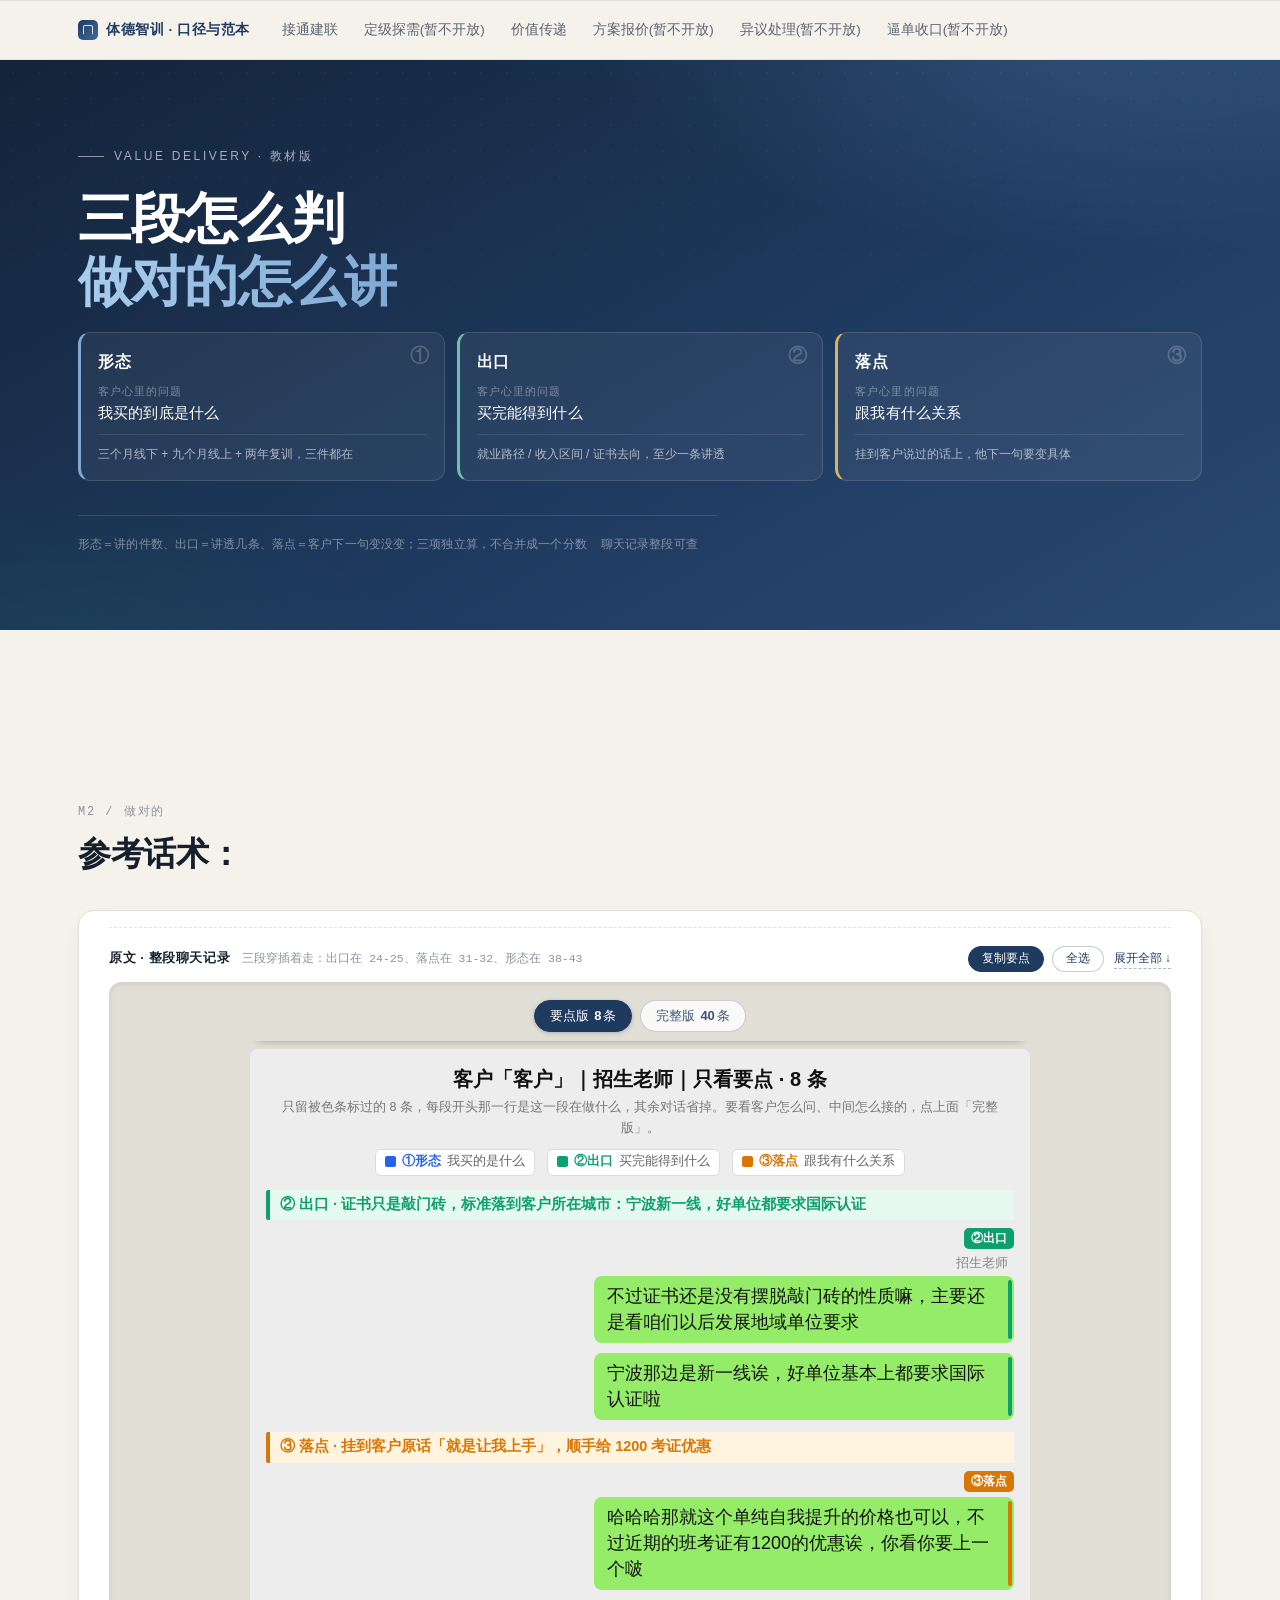
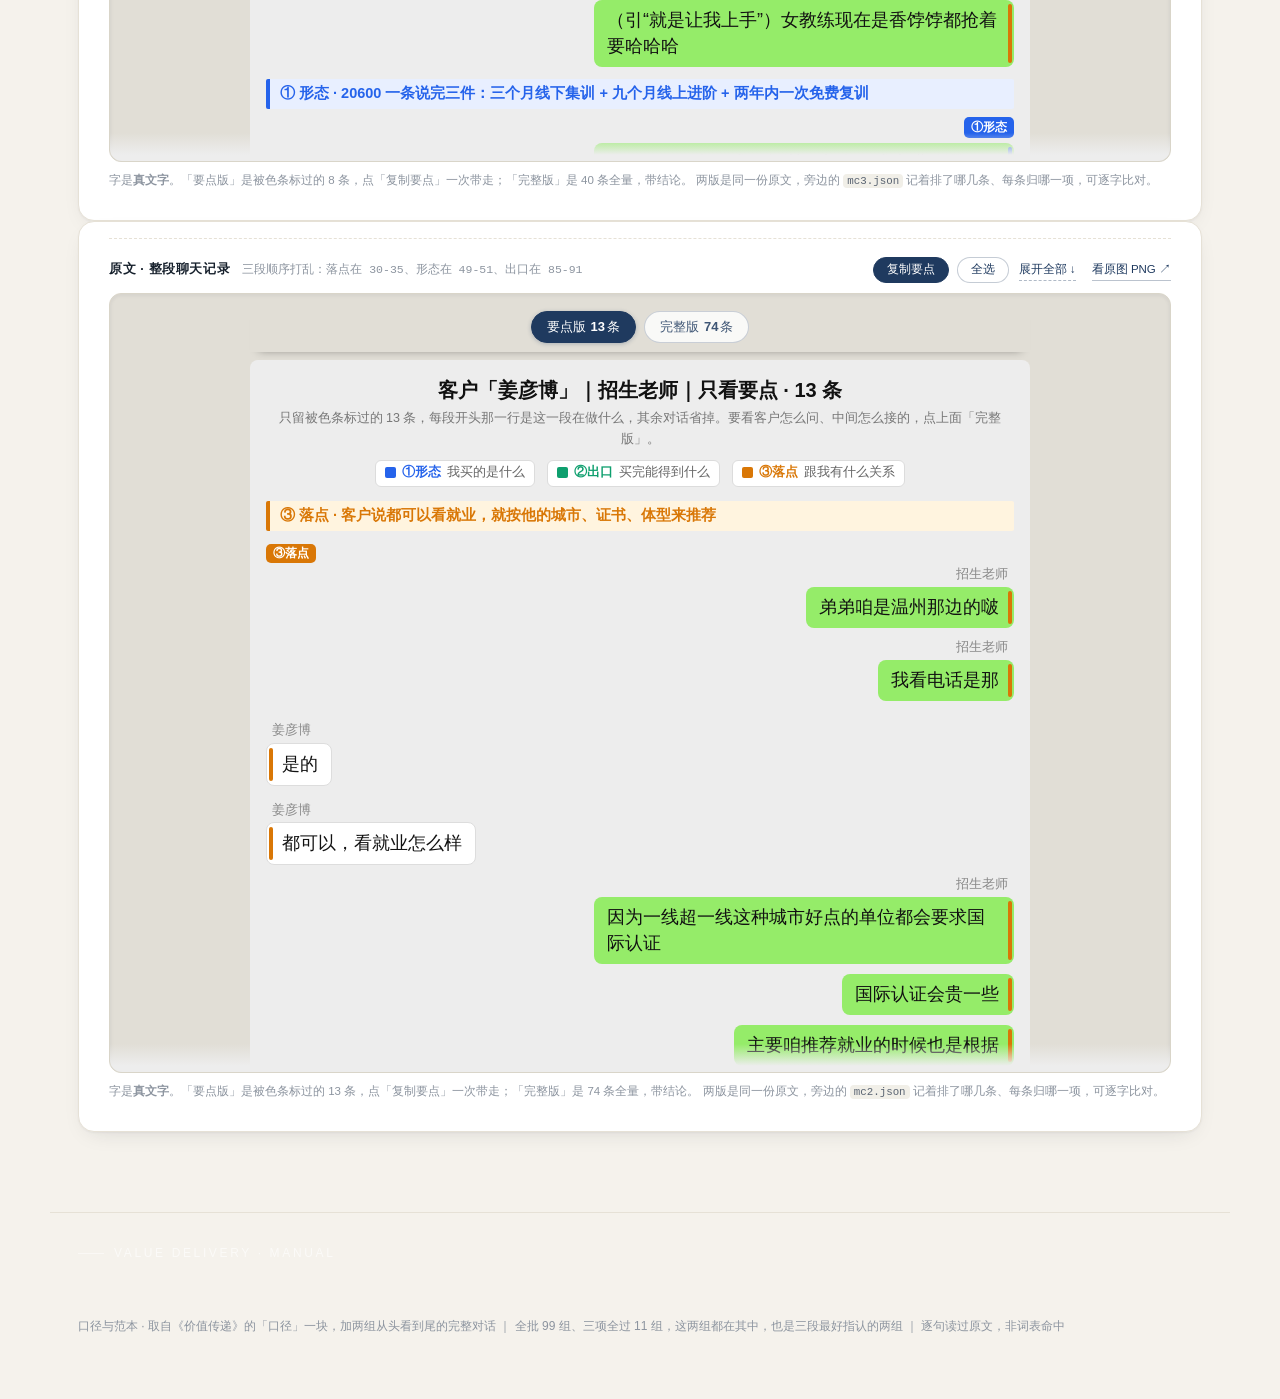
==== commit 3b0f63ea: "update: 更新案例展示页面内容" ====
--- a/价值传递(可用于案例分享).html
+++ b/价值传递(可用于案例分享).html
@@ -12,21 +12,19 @@
 <body>
 
 <div class="prov">
-  <div class="prov-in">
-    <p><span class="seg"><b>口径与范本</b>　给销售讲案例用，只留两块：怎么判、做对的</span><span class="seg"><em>切口</em>口径与《价值传递》同源切出，不重写一个字</span></p>
-    <p><span class="seg"><em>口径</em>《判断标准.md》§1.2 三条硬标准 · §1.3 一票否决</span><span class="seg"><em>样例</em>两组完整对话，逐句读过原文</span></p>
-    <p><span class="seg"><em>截图</em>整段聊天记录 + 三色标注，同名 <code>.json</code> 是渲染侧写，可逐字比对</span><span class="seg"><em>回看</em><a href="价值传递.html">完整版《价值传递》</a><a href="index.html">主报告</a></span></p>
-  </div>
+ 
 </div>
 
 <nav class="nav">
   <div class="nav-in">
     <div class="nav-brand"><i></i><span>体德智训 · 口径与范本</span></div>
     <div class="nav-links">
-      <a href="#m-rule">一 · 口径</a>
-      <a href="#m-good">二 · 做对的</a>
-      <a href="接通建联(可用于案例分享).html">接通建联</a>
-      <a href="index.html">← 主报告</a>
+      <a href="index.html">接通建联</a>
+    <a href="">定级探需(暂不开放)</a>
+      <a href="价值传递(可用于案例分享).html"> 价值传递</a>
+      <a href="">方案报价(暂不开放)</a>
+<a href="">异议处理(暂不开放)</a>
+<a href="">逼单收口(暂不开放)</a>
     </div>
   </div>
   <div class="nav-progress"></div>
@@ -36,9 +34,7 @@
   <div class="hero-in">
     <div class="eyebrow">Value Delivery · 教材版</div>
     <h1>三段怎么判<br><em>做对的怎么讲</em></h1>
-    <p class="sub">一页只讲两件事：<b>三项分开怎么判</b>，和<b>两段做对了的完整对话</b>。不讲方法论，
-    讲的是这两个人当时说了哪句话、客户的下一句怎么变的。<b>聊天记录整段贴出来、按三色标好</b>，
-    正文里每个「」都能在图上一句一句找到——讲案例时可以直接投屏，从上往下划。</p>
+    
     <div class="stage3">
       <div class="st s1"><span class="stn">①</span><b>形态</b>
         <span class="stk">客户心里的问题</span><p>我买的到底是什么</p>
@@ -65,7 +61,7 @@
 <figure class="mcase-shot cclive" id="live1">
 <input type="checkbox" id="sw1" class="swchk">
 <div class="shotbar"><span class="sbt">原文 · 整段聊天记录</span><span class="sbd">三段穿插着走：出口在 24-25、落点在 31-32、形态在 38-43</span>
-<a class="shotopen" href="assets/mark/mc3.png" target="_blank" rel="noopener">看原图 PNG ↗</a>
+
 <div class="cl-tools">
 <button type="button" class="lcb lcb1" data-lc="chat1" data-lcgrp="1" data-lbl-slim="复制要点" data-lbl-full="复制全文">复制要点</button>
 <button type="button" class="lcb" data-lcsel="chat1" data-lcgrp="1">全选</button>
@@ -73,8 +69,8 @@
 </div></div>
 <div class="cl-wrap"><div class="shotwin">
 <div class="cl-tabs"><button type="button" class="cl-tab on" data-clgrp="1" data-pane="chat1k">要点版<b>8</b>条</button><button type="button" class="cl-tab" data-clgrp="1" data-pane="chat1">完整版<b>40</b>条</button></div>
-<div class="cl-chat cl-pane" id="chat1k" data-clgrp="1" data-cc-plain="1" data-cc-head="招生老师 × 🐈｜价值传递 · 要点版（8 条）">
-<div class="cl-title">客户「🐈」｜招生老师｜只看要点 · 8 条</div>
+<div class="cl-chat cl-pane" id="chat1k" data-clgrp="1" data-cc-plain="1" data-cc-head="招生老师 × 客户｜价值传递 · 要点版（8 条）">
+<div class="cl-title">客户「客户」｜招生老师｜只看要点 · 8 条</div>
 <div class="cl-sub">只留被色条标过的 8 条，每段开头那一行是这一段在做什么，其余对话省掉。要看客户怎么问、中间怎么接的，点上面「完整版」。</div>
 <div class="cl-legend"><span class="cl-lg"><i style="background:#2563EB"></i><b style="color:#2563EB">①形态</b><em>我买的是什么</em></span><span class="cl-lg"><i style="background:#0E9F6E"></i><b style="color:#0E9F6E">②出口</b><em>买完能得到什么</em></span><span class="cl-lg"><i style="background:#D97706"></i><b style="color:#D97706">③落点</b><em>跟我有什么关系</em></span></div>
 <div class="cl-body">
@@ -91,48 +87,48 @@
 <div class="cl-msg s" data-who="招生老师" data-k="1"><div class="cl-bub"><i class="cl-bar" style="background:#2563EB"></i><span class="cl-txt">身材也同样是要抓的，咱瞅瞅这些管理能接受啵，[撇嘴]咱们管得还是蛮严格的</span></div></div>
 </div>
 </div>
-<div class="cl-chat cl-pane" id="chat1" data-clgrp="1" data-cc-head="招生老师 × 🐈｜价值传递 · 第 0-45 条（40 条原文）&#10;〔①②③ = 形态／出口／落点〕" hidden>
-<div class="cl-title">客户「🐈」｜招生老师｜整段 46 条 · 三段标注</div>
+<div class="cl-chat cl-pane" id="chat1" data-clgrp="1" data-cc-head="招生老师 × 客户｜价值传递 · 第 0-45 条（40 条原文）&#10;〔①②③ = 形态／出口／落点〕" hidden>
+<div class="cl-title">客户「客户」｜招生老师｜整段 46 条 · 三段标注</div>
 <div class="cl-sub">这一段共 46 条，图片与表情消息 6 条略过，其余逐条排下来。色条与标签只标一件事：这句话在完成哪一项。</div>
 <div class="cl-legend"><span class="cl-lg"><i style="background:#2563EB"></i><b style="color:#2563EB">①形态</b><em>我买的是什么</em></span><span class="cl-lg"><i style="background:#0E9F6E"></i><b style="color:#0E9F6E">②出口</b><em>买完能得到什么</em></span><span class="cl-lg"><i style="background:#D97706"></i><b style="color:#D97706">③落点</b><em>跟我有什么关系</em></span></div>
 <div class="cl-body">
 <div class="cl-time"><span>10月26日 16:02</span></div>
-<div class="cl-msg c" data-who="🐈" data-k=""><div class="cl-nm">🐈</div><div class="cl-bub"><i class="cl-bar" style="background:transparent"></i><span class="cl-txt">你好</span></div></div>
+<div class="cl-msg c" data-who="客户" data-k=""><div class="cl-nm">客户</div><div class="cl-bub"><i class="cl-bar" style="background:transparent"></i><span class="cl-txt">你好</span></div></div>
 <div class="cl-msg s" data-who="招生老师" data-k=""><div class="cl-nm">招生老师</div><div class="cl-bub"><i class="cl-bar" style="background:transparent"></i><span class="cl-txt">哈喽哈喽</span></div></div>
 <div class="cl-msg s" data-who="招生老师" data-k=""><div class="cl-bub"><i class="cl-bar" style="background:transparent"></i><span class="cl-txt">请问咱是单纯自我提升</span></div></div>
 <div class="cl-msg s" data-who="招生老师" data-k=""><div class="cl-bub"><i class="cl-bar" style="background:transparent"></i><span class="cl-txt">还是有打算做教练呀</span></div></div>
 <div class="cl-msg s" data-who="招生老师" data-k=""><div class="cl-bub"><i class="cl-bar" style="background:transparent"></i><span class="cl-txt">看咱是留了咨来着</span></div></div>
-<div class="cl-msg c" data-who="🐈" data-k=""><div class="cl-nm">🐈</div><div class="cl-bub"><i class="cl-bar" style="background:transparent"></i><span class="cl-txt">做教练</span></div></div>
-<div class="cl-msg c" data-who="🐈" data-k=""><div class="cl-bub"><i class="cl-bar" style="background:transparent"></i><span class="cl-txt">要考那个新国职</span></div></div>
-<div class="cl-msg c" data-who="🐈" data-k=""><div class="cl-bub"><i class="cl-bar" style="background:transparent"></i><span class="cl-txt">想问一下课程安排</span></div></div>
+<div class="cl-msg c" data-who="客户" data-k=""><div class="cl-nm">客户</div><div class="cl-bub"><i class="cl-bar" style="background:transparent"></i><span class="cl-txt">做教练</span></div></div>
+<div class="cl-msg c" data-who="客户" data-k=""><div class="cl-bub"><i class="cl-bar" style="background:transparent"></i><span class="cl-txt">要考那个新国职</span></div></div>
+<div class="cl-msg c" data-who="客户" data-k=""><div class="cl-bub"><i class="cl-bar" style="background:transparent"></i><span class="cl-txt">想问一下课程安排</span></div></div>
 <div class="cl-msg s" data-who="招生老师" data-k=""><div class="cl-nm">招生老师</div><div class="cl-bub"><i class="cl-bar" style="background:transparent"></i><span class="cl-txt">咱们系统学习要三个月哦</span></div></div>
 <div class="cl-msg s" data-who="招生老师" data-k=""><div class="cl-bub"><i class="cl-bar" style="background:transparent"></i><span class="cl-txt">咱之前是练了多久啦</span></div></div>
 <div class="cl-msg s" data-who="招生老师" data-k=""><div class="cl-bub"><i class="cl-bar" style="background:transparent"></i><span class="cl-txt">了解一下基础[转圈]</span></div></div>
-<div class="cl-msg c" data-who="🐈" data-k=""><div class="cl-nm">🐈</div><div class="cl-bub"><i class="cl-bar" style="background:transparent"></i><span class="cl-txt">纯小白</span></div></div>
+<div class="cl-msg c" data-who="客户" data-k=""><div class="cl-nm">客户</div><div class="cl-bub"><i class="cl-bar" style="background:transparent"></i><span class="cl-txt">纯小白</span></div></div>
 <div class="cl-msg s" data-who="招生老师" data-k=""><div class="cl-nm">招生老师</div><div class="cl-bub"><i class="cl-bar" style="background:transparent"></i><span class="cl-txt">[嘿哈]咱整体下来强度还是在的哦，后续可以考虑到健身房试试看能不能享受训练～咱不冲动消费</span></div></div>
 <div class="cl-msg s" data-who="招生老师" data-k=""><div class="cl-bub"><i class="cl-bar" style="background:transparent"></i><span class="cl-txt">妹妹是刚毕业噻还是还在上学哇</span></div></div>
-<div class="cl-msg c" data-who="🐈" data-k=""><div class="cl-nm">🐈</div><div class="cl-bub"><i class="cl-bar" style="background:transparent"></i><span class="cl-txt">我在健身房上班</span></div></div>
+<div class="cl-msg c" data-who="客户" data-k=""><div class="cl-nm">客户</div><div class="cl-bub"><i class="cl-bar" style="background:transparent"></i><span class="cl-txt">我在健身房上班</span></div></div>
 <div class="cl-msg s" data-who="招生老师" data-k=""><div class="cl-nm">招生老师</div><div class="cl-bub"><i class="cl-bar" style="background:transparent"></i><span class="cl-txt">那也是了解了一些工作内容啦</span></div></div>
 <div class="cl-msg s" data-who="招生老师" data-k=""><div class="cl-bub"><i class="cl-bar" style="background:transparent"></i><span class="cl-txt">淡旺季这个咱知道不</span></div></div>
-<div class="cl-msg c" data-who="🐈" data-k=""><div class="cl-nm">🐈</div><div class="cl-bub"><i class="cl-bar" style="background:transparent"></i><span class="cl-txt">三个月多少钱</span></div></div>
+<div class="cl-msg c" data-who="客户" data-k=""><div class="cl-nm">客户</div><div class="cl-bub"><i class="cl-bar" style="background:transparent"></i><span class="cl-txt">三个月多少钱</span></div></div>
 <div class="cl-msg s" data-who="招生老师" data-k=""><div class="cl-nm">招生老师</div><div class="cl-bub"><i class="cl-bar" style="background:transparent"></i><span class="cl-txt">咱价格是跟证书挂钩滴</span></div></div>
-<div class="cl-msg c" data-who="🐈" data-k=""><div class="cl-nm">🐈</div><div class="cl-bub"><i class="cl-bar" style="background:transparent"></i><span class="cl-txt">这个我知道</span></div></div>
+<div class="cl-msg c" data-who="客户" data-k=""><div class="cl-nm">客户</div><div class="cl-bub"><i class="cl-bar" style="background:transparent"></i><span class="cl-txt">这个我知道</span></div></div>
 <div class="cl-band" style="background:#E6F9F1;border-left-color:#0E9F6E;color:#0E9F6E">② 出口 · 证书只是敲门砖，标准落到客户所在城市：宁波新一线，好单位都要求国际认证</div>
 <div class="cl-msg s" data-who="招生老师" data-k="2"><div class="cl-chips"><span class="cl-chip" style="background:#0E9F6E">②出口</span></div><div class="cl-nm">招生老师</div><div class="cl-bub"><i class="cl-bar" style="background:#0E9F6E"></i><span class="cl-txt">不过证书还是没有摆脱敲门砖的性质嘛，主要还是看咱们以后发展地域单位要求</span></div></div>
 <div class="cl-msg s" data-who="招生老师" data-k="2"><div class="cl-bub"><i class="cl-bar" style="background:#0E9F6E"></i><span class="cl-txt">宁波那边是新一线诶，好单位基本上都要求国际认证啦</span></div></div>
 <div class="cl-msg s" data-who="招生老师" data-k=""><div class="cl-bub"><i class="cl-bar" style="background:transparent"></i><span class="cl-txt">咱们是准备学完在之前单位上不</span></div></div>
-<div class="cl-msg c" data-who="🐈" data-k=""><div class="cl-nm">🐈</div><div class="cl-bub"><i class="cl-bar" style="background:transparent"></i><span class="cl-txt">是的</span></div></div>
+<div class="cl-msg c" data-who="客户" data-k=""><div class="cl-nm">客户</div><div class="cl-bub"><i class="cl-bar" style="background:transparent"></i><span class="cl-txt">是的</span></div></div>
 <div class="cl-msg s" data-who="招生老师" data-k=""><div class="cl-nm">招生老师</div><div class="cl-bub"><i class="cl-bar" style="background:transparent"></i><span class="cl-txt">那边最低要求是啥证哇</span></div></div>
-<div class="cl-msg c" data-who="🐈" data-k=""><div class="cl-nm">🐈</div><div class="cl-bub"><i class="cl-bar" style="background:transparent"></i><span class="cl-txt">对我没要求</span></div></div>
-<div class="cl-msg c" data-who="🐈" data-k=""><div class="cl-bub"><i class="cl-bar" style="background:transparent"></i><span class="cl-txt">就是让我上手</span></div></div>
+<div class="cl-msg c" data-who="客户" data-k=""><div class="cl-nm">客户</div><div class="cl-bub"><i class="cl-bar" style="background:transparent"></i><span class="cl-txt">对我没要求</span></div></div>
+<div class="cl-msg c" data-who="客户" data-k=""><div class="cl-bub"><i class="cl-bar" style="background:transparent"></i><span class="cl-txt">就是让我上手</span></div></div>
 <div class="cl-band" style="background:#FFF4DF;border-left-color:#D97706;color:#D97706">③ 落点 · 挂到客户原话「就是让我上手」，顺手给 1200 考证优惠</div>
 <div class="cl-msg s" data-who="招生老师" data-k="3"><div class="cl-chips"><span class="cl-chip" style="background:#D97706">③落点</span></div><div class="cl-nm">招生老师</div><div class="cl-bub"><i class="cl-bar" style="background:#D97706"></i><span class="cl-txt">哈哈哈那就这个单纯自我提升的价格也可以，不过近期的班考证有1200的优惠诶，你看你要上一个啵</span></div></div>
 <div class="cl-msg s" data-who="招生老师" data-k="3"><div class="cl-bub"><i class="cl-bar" style="background:#D97706"></i><span class="cl-txt">（引“就是让我上手”）女教练现在是香饽饽都抢着要哈哈哈</span></div></div>
-<div class="cl-msg c" data-who="🐈" data-k=""><div class="cl-nm">🐈</div><div class="cl-bub"><i class="cl-bar" style="background:transparent"></i><span class="cl-txt">就是想考那个新国职</span></div></div>
-<div class="cl-msg c" data-who="🐈" data-k=""><div class="cl-bub"><i class="cl-bar" style="background:transparent"></i><span class="cl-txt">我看你发的没有这个</span></div></div>
+<div class="cl-msg c" data-who="客户" data-k=""><div class="cl-nm">客户</div><div class="cl-bub"><i class="cl-bar" style="background:transparent"></i><span class="cl-txt">就是想考那个新国职</span></div></div>
+<div class="cl-msg c" data-who="客户" data-k=""><div class="cl-bub"><i class="cl-bar" style="background:transparent"></i><span class="cl-txt">我看你发的没有这个</span></div></div>
 <div class="cl-msg s" data-who="招生老师" data-k=""><div class="cl-nm">招生老师</div><div class="cl-bub"><i class="cl-bar" style="background:transparent"></i><span class="cl-txt">第二个就是</span></div></div>
 <div class="cl-msg s" data-who="招生老师" data-k=""><div class="cl-bub"><i class="cl-bar" style="background:transparent"></i><span class="cl-txt">现在体育总局那边改名啦</span></div></div>
-<div class="cl-msg c" data-who="🐈" data-k=""><div class="cl-nm">🐈</div><div class="cl-bub"><i class="cl-bar" style="background:transparent"></i><span class="cl-txt">噢噢</span></div></div>
+<div class="cl-msg c" data-who="客户" data-k=""><div class="cl-nm">客户</div><div class="cl-bub"><i class="cl-bar" style="background:transparent"></i><span class="cl-txt">噢噢</span></div></div>
 <div class="cl-band" style="background:#E8EFFF;border-left-color:#2563EB;color:#2563EB">① 形态 · 20600 一条说完三件：三个月线下集训 + 九个月线上进阶 + 两年内一次免费复训</div>
 <div class="cl-msg s" data-who="招生老师" data-k="1"><div class="cl-chips"><span class="cl-chip" style="background:#2563EB">①形态</span></div><div class="cl-nm">招生老师</div><div class="cl-bub"><i class="cl-bar" style="background:#2563EB"></i><span class="cl-txt">20600，三个月线下集训＋九个月线上进阶课＋两年内一次免费复训的权益</span></div></div>
 <div class="cl-msg s" data-who="招生老师" data-k="1"><div class="cl-bub"><i class="cl-bar" style="background:#2563EB"></i><span class="cl-txt">咱们是理论＋实操一起滴，不会只抓一个，毕竟现在获取知识的方式有很多嘛</span></div></div>
@@ -167,8 +163,12 @@
 <div class="cl-sub">只留被色条标过的 13 条，每段开头那一行是这一段在做什么，其余对话省掉。要看客户怎么问、中间怎么接的，点上面「完整版」。</div>
 <div class="cl-legend"><span class="cl-lg"><i style="background:#2563EB"></i><b style="color:#2563EB">①形态</b><em>我买的是什么</em></span><span class="cl-lg"><i style="background:#0E9F6E"></i><b style="color:#0E9F6E">②出口</b><em>买完能得到什么</em></span><span class="cl-lg"><i style="background:#D97706"></i><b style="color:#D97706">③落点</b><em>跟我有什么关系</em></span></div>
 <div class="cl-body">
-<div class="cl-band" style="background:#FFF4DF;border-left-color:#D97706;color:#D97706">③ 落点 · 客户说都可以看就业，就按他的城市、证书、体型来推荐</div>
-<div class="cl-msg c" data-who="姜彦博" data-k="3"><div class="cl-chips"><span class="cl-chip" style="background:#D97706">③落点</span></div><div class="cl-nm">姜彦博</div><div class="cl-bub"><i class="cl-bar" style="background:#D97706"></i><span class="cl-txt">都可以，看就业怎么样</span></div></div>
+  <div class="cl-band" style="background:#FFF4DF;border-left-color:#D97706;color:#D97706">③ 落点 · 客户说都可以看就业，就按他的城市、证书、体型来推荐</div><span class="cl-chip" style="background:#D97706">③落点</span>
+<div class="cl-msg s" data-who="招生老师" data-k="3"><div class="cl-nm">招生老师</div><div class="cl-bub"><i class="cl-bar" style="background:#D97706"></i><span class="cl-txt">弟弟咱是温州那边的啵</span></div></div>
+<div class="cl-msg s" data-who="招生老师" data-k="3"><div class="cl-nm">招生老师</div><div class="cl-bub"><i class="cl-bar" style="background:#D97706"></i><span class="cl-txt">我看电话是那</span></div></div>
+<div class="cl-msg c" data-who="姜彦博" data-k="3"><div class="cl-chips"><span class="cl-chip" style="background："></span></div><div class="cl-nm">姜彦博</div><div class="cl-bub"><i class="cl-bar" style="background:#D97706"></i><span class="cl-txt">是的</span></div></div> 
+<div class="cl-msg c" data-who="姜彦博" data-k="3"><div class="cl-chips"></div><div class="cl-nm">姜彦博</div><div class="cl-bub"><i class="cl-bar" style="background:#D97706"></i><span class="cl-txt">都可以，看就业怎么样</span></div></div>
+
 <div class="cl-msg s" data-who="招生老师" data-k="3"><div class="cl-nm">招生老师</div><div class="cl-bub"><i class="cl-bar" style="background:#D97706"></i><span class="cl-txt">因为一线超一线这种城市好点的单位都会要求国际认证</span></div></div>
 <div class="cl-msg s" data-who="招生老师" data-k="3"><div class="cl-bub"><i class="cl-bar" style="background:#D97706"></i><span class="cl-txt">国际认证会贵一些</span></div></div>
 <div class="cl-msg s" data-who="招生老师" data-k="3"><div class="cl-bub"><i class="cl-bar" style="background:#D97706"></i><span class="cl-txt">主要咱推荐就业的时候也是根据</span></div></div>
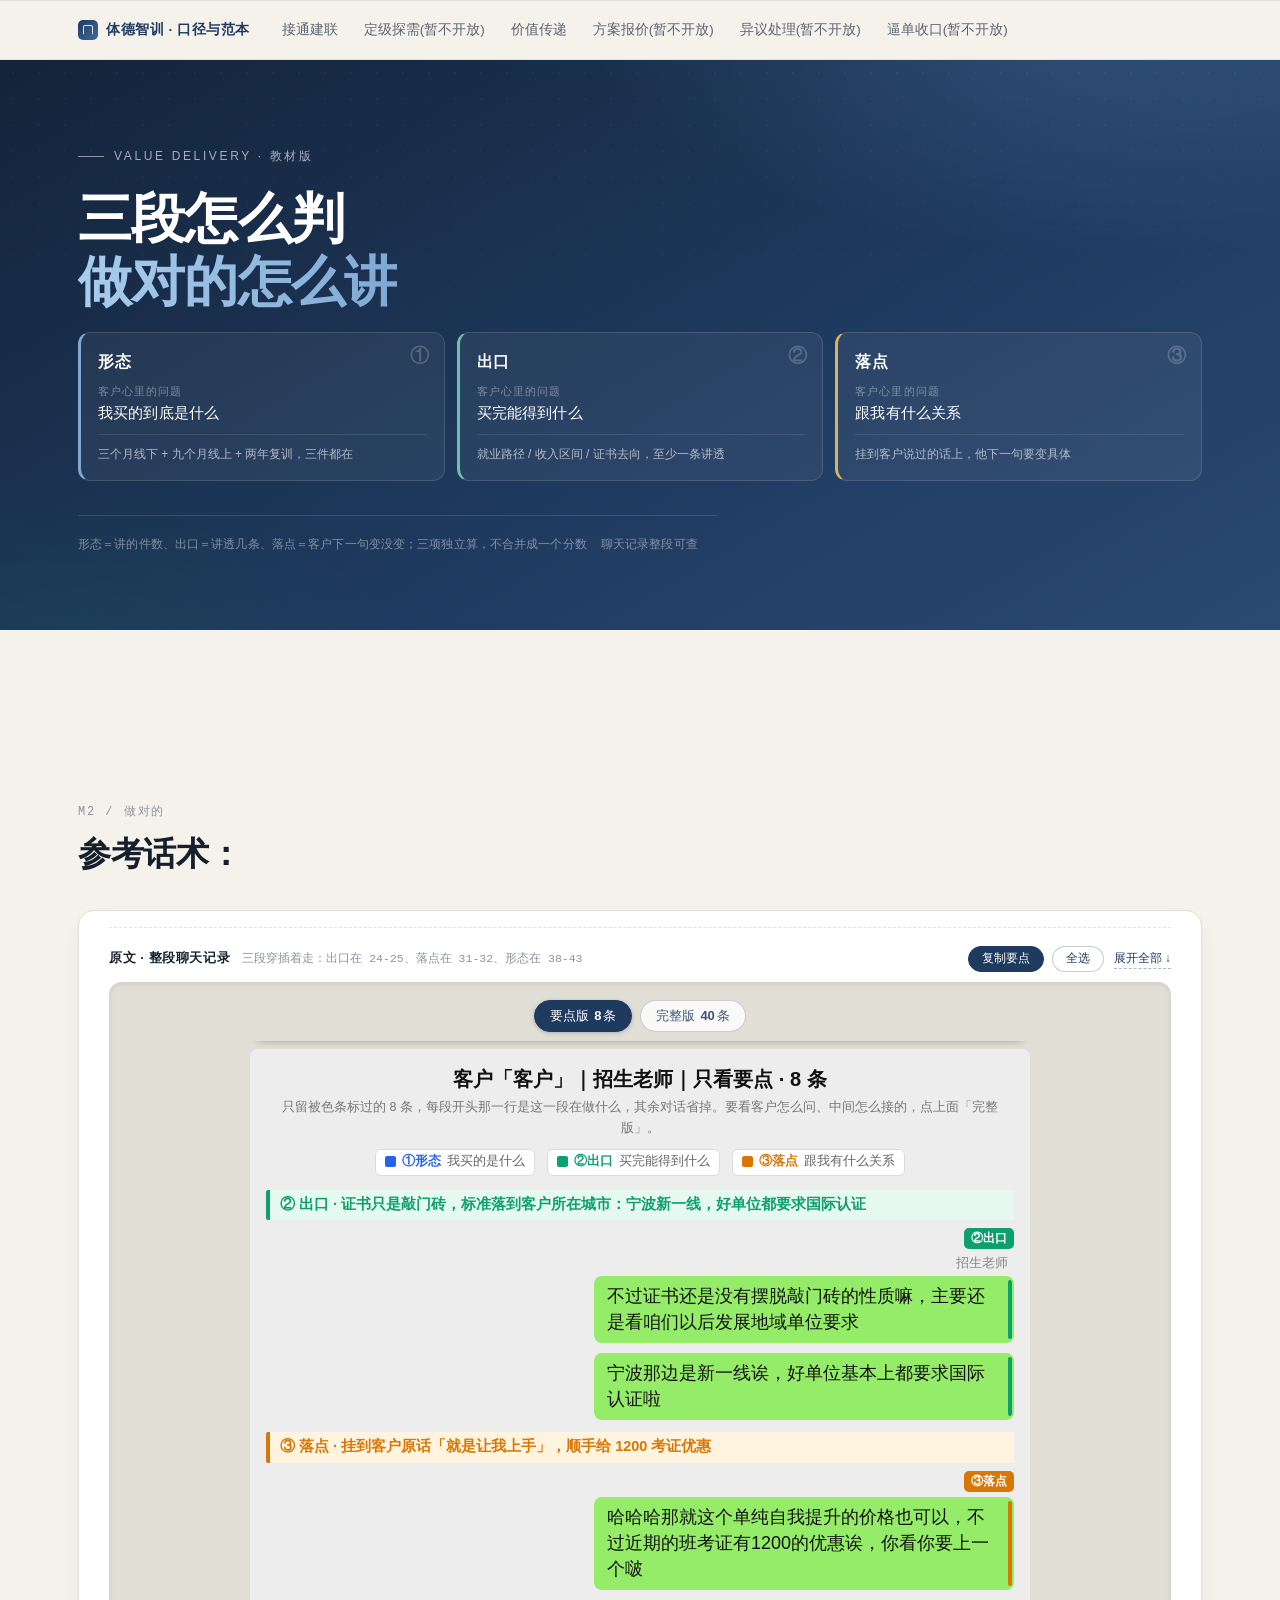
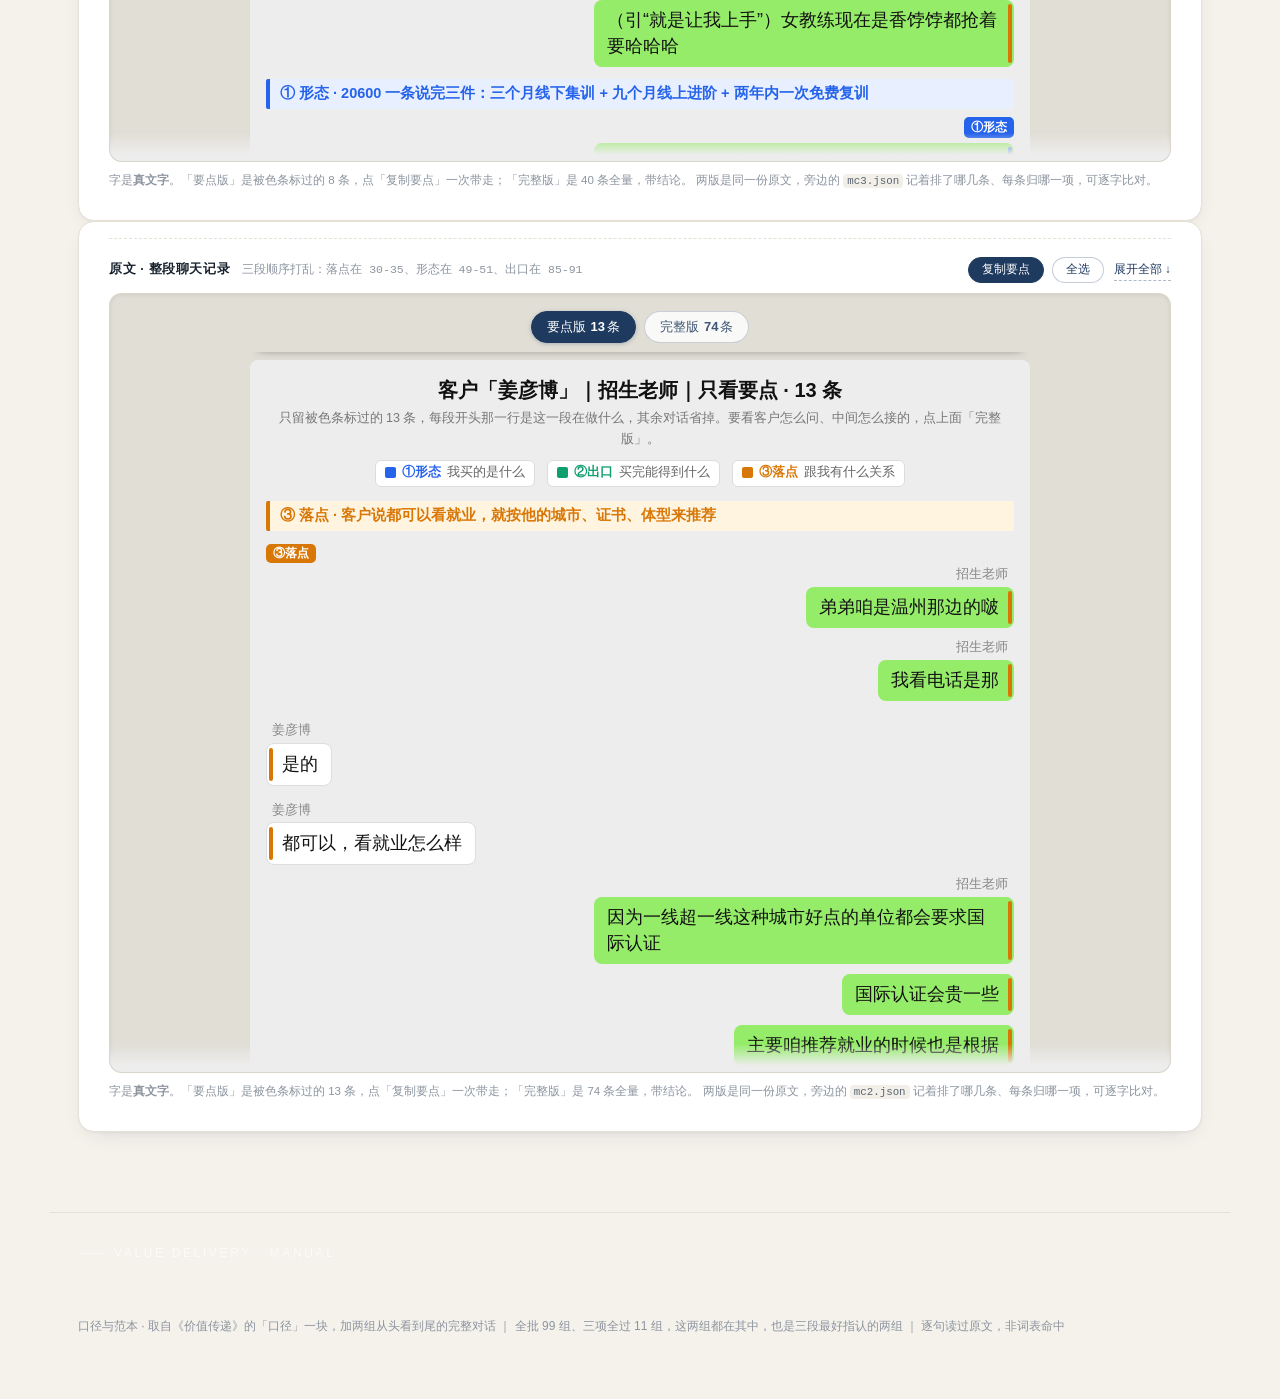
==== commit 23c16c75: "update: 更新价值传递页面并移除备份文件" ====
--- a/价值传递(可用于案例分享).html
+++ b/价值传递(可用于案例分享).html
@@ -150,7 +150,7 @@
 <figure class="mcase-shot cclive" id="live2">
 <input type="checkbox" id="sw2" class="swchk">
 <div class="shotbar"><span class="sbt">原文 · 整段聊天记录</span><span class="sbd">三段顺序打乱：落点在 30-35、形态在 49-51、出口在 85-91</span>
-<a class="shotopen" href="assets/mark/mc2.png" target="_blank" rel="noopener">看原图 PNG ↗</a>
+
 <div class="cl-tools">
 <button type="button" class="lcb lcb1" data-lc="chat2" data-lcgrp="2" data-lbl-slim="复制要点" data-lbl-full="复制全文">复制要点</button>
 <button type="button" class="lcb" data-lcsel="chat2" data-lcgrp="2">全选</button>
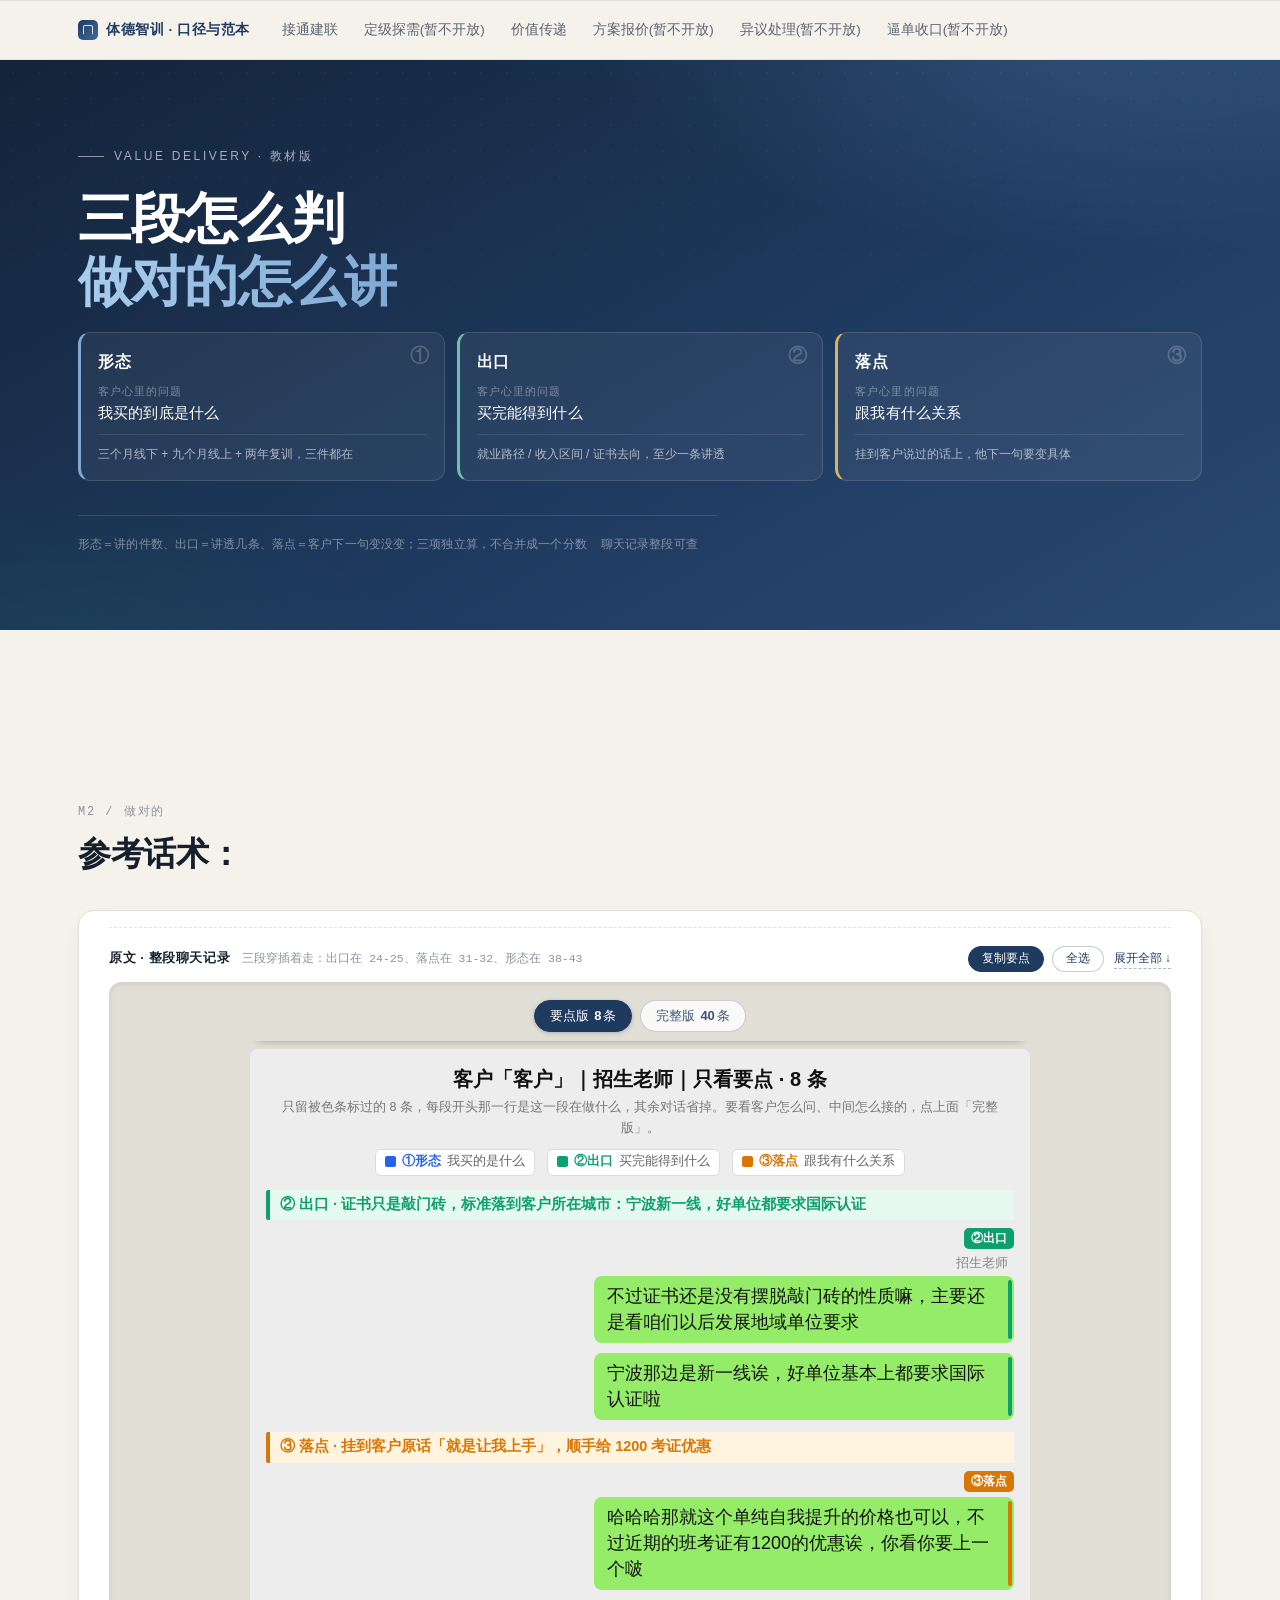
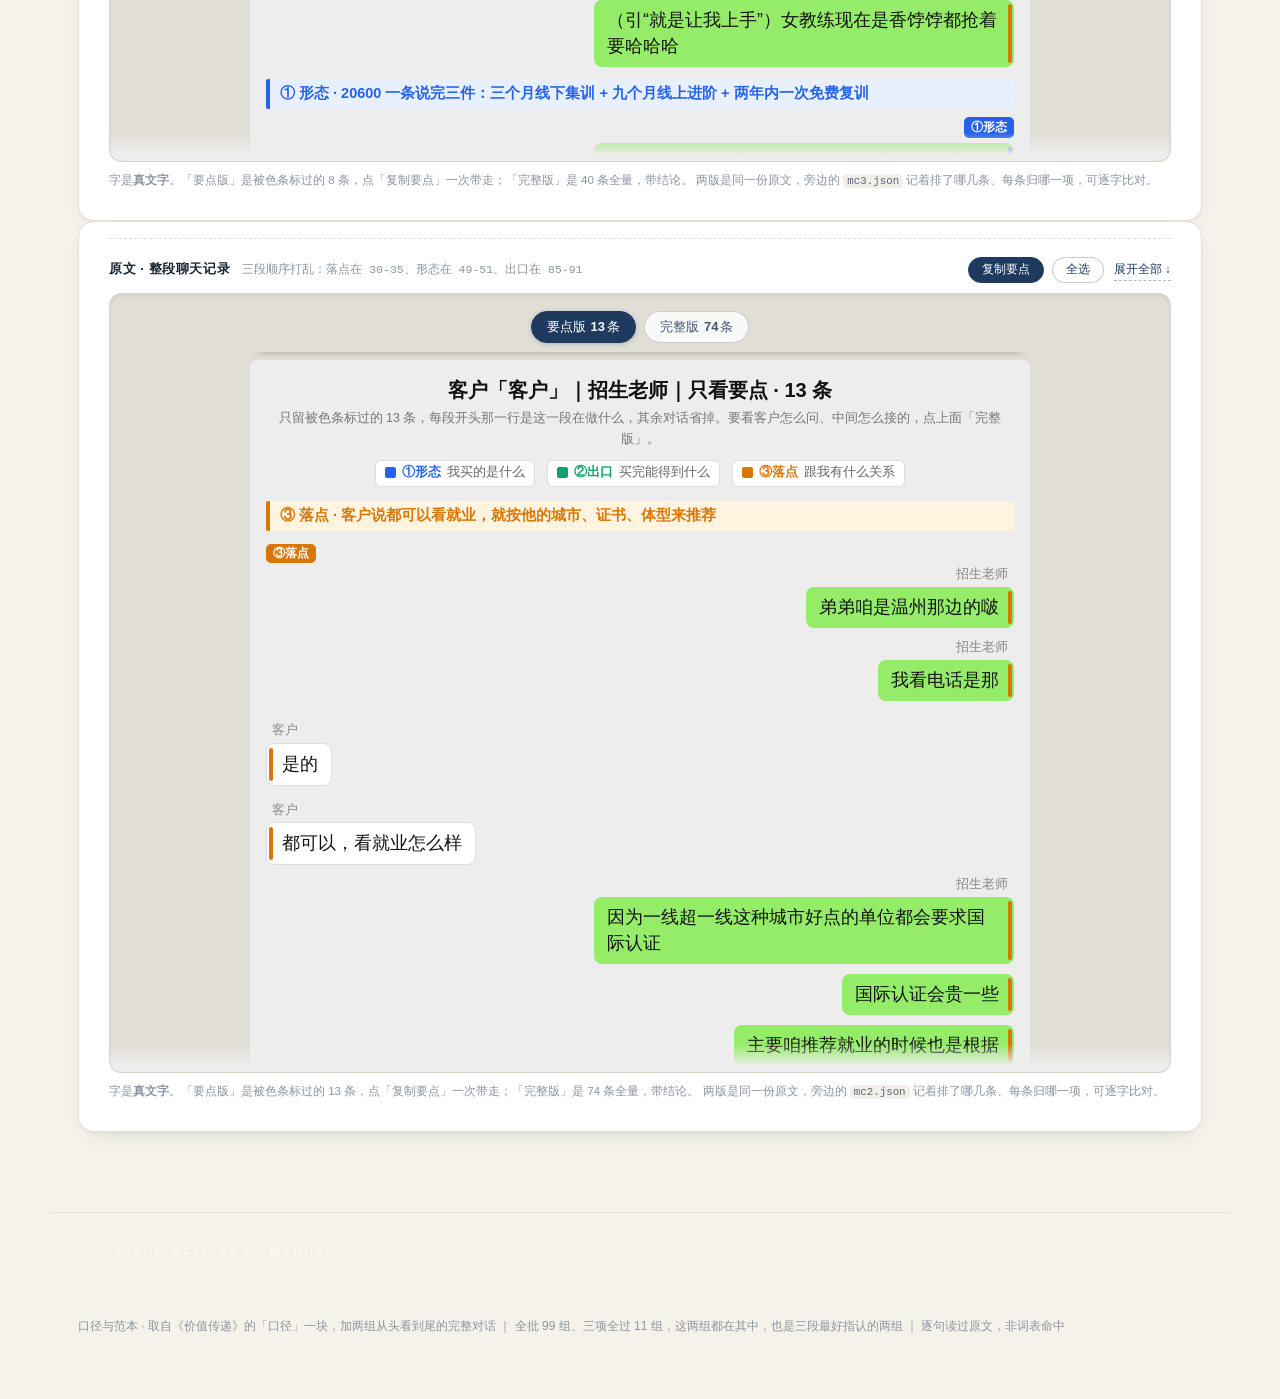
==== commit 0ac9ec55: "说明" ====
--- a/价值传递(可用于案例分享).html
+++ b/价值传递(可用于案例分享).html
@@ -158,16 +158,16 @@
 </div></div>
 <div class="cl-wrap"><div class="shotwin">
 <div class="cl-tabs"><button type="button" class="cl-tab on" data-clgrp="2" data-pane="chat2k">要点版<b>13</b>条</button><button type="button" class="cl-tab" data-clgrp="2" data-pane="chat2">完整版<b>74</b>条</button></div>
-<div class="cl-chat cl-pane" id="chat2k" data-clgrp="2" data-cc-plain="1" data-cc-head="招生老师 × 姜彦博｜价值传递 · 要点版（13 条）">
-<div class="cl-title">客户「姜彦博」｜招生老师｜只看要点 · 13 条</div>
+<div class="cl-chat cl-pane" id="chat2k" data-clgrp="2" data-cc-plain="1" data-cc-head="招生老师 × 客户｜价值传递 · 要点版（13 条）">
+<div class="cl-title">客户「客户」｜招生老师｜只看要点 · 13 条</div>
 <div class="cl-sub">只留被色条标过的 13 条，每段开头那一行是这一段在做什么，其余对话省掉。要看客户怎么问、中间怎么接的，点上面「完整版」。</div>
 <div class="cl-legend"><span class="cl-lg"><i style="background:#2563EB"></i><b style="color:#2563EB">①形态</b><em>我买的是什么</em></span><span class="cl-lg"><i style="background:#0E9F6E"></i><b style="color:#0E9F6E">②出口</b><em>买完能得到什么</em></span><span class="cl-lg"><i style="background:#D97706"></i><b style="color:#D97706">③落点</b><em>跟我有什么关系</em></span></div>
 <div class="cl-body">
   <div class="cl-band" style="background:#FFF4DF;border-left-color:#D97706;color:#D97706">③ 落点 · 客户说都可以看就业，就按他的城市、证书、体型来推荐</div><span class="cl-chip" style="background:#D97706">③落点</span>
 <div class="cl-msg s" data-who="招生老师" data-k="3"><div class="cl-nm">招生老师</div><div class="cl-bub"><i class="cl-bar" style="background:#D97706"></i><span class="cl-txt">弟弟咱是温州那边的啵</span></div></div>
 <div class="cl-msg s" data-who="招生老师" data-k="3"><div class="cl-nm">招生老师</div><div class="cl-bub"><i class="cl-bar" style="background:#D97706"></i><span class="cl-txt">我看电话是那</span></div></div>
-<div class="cl-msg c" data-who="姜彦博" data-k="3"><div class="cl-chips"><span class="cl-chip" style="background："></span></div><div class="cl-nm">姜彦博</div><div class="cl-bub"><i class="cl-bar" style="background:#D97706"></i><span class="cl-txt">是的</span></div></div> 
-<div class="cl-msg c" data-who="姜彦博" data-k="3"><div class="cl-chips"></div><div class="cl-nm">姜彦博</div><div class="cl-bub"><i class="cl-bar" style="background:#D97706"></i><span class="cl-txt">都可以，看就业怎么样</span></div></div>
+<div class="cl-msg c" data-who="客户" data-k="3"><div class="cl-chips"><span class="cl-chip" style="background："></span></div><div class="cl-nm">客户</div><div class="cl-bub"><i class="cl-bar" style="background:#D97706"></i><span class="cl-txt">是的</span></div></div> 
+<div class="cl-msg c" data-who="客户" data-k="3"><div class="cl-chips"></div><div class="cl-nm">客户</div><div class="cl-bub"><i class="cl-bar" style="background:#D97706"></i><span class="cl-txt">都可以，看就业怎么样</span></div></div>
 
 <div class="cl-msg s" data-who="招生老师" data-k="3"><div class="cl-nm">招生老师</div><div class="cl-bub"><i class="cl-bar" style="background:#D97706"></i><span class="cl-txt">因为一线超一线这种城市好点的单位都会要求国际认证</span></div></div>
 <div class="cl-msg s" data-who="招生老师" data-k="3"><div class="cl-bub"><i class="cl-bar" style="background:#D97706"></i><span class="cl-txt">国际认证会贵一些</span></div></div>
@@ -185,63 +185,63 @@
 <div class="cl-msg s" data-who="招生老师" data-k="2"><div class="cl-bub"><i class="cl-bar" style="background:#0E9F6E"></i><span class="cl-txt">就业咱是推荐就业的形式，根据咱想去的城市、证书、体型去推荐，有体德学生在的地方、一线优先推荐，就业之后还没完等咱毕业之后，第一、三、六个月都会有就业老师定期地去回访，了解学生现在的薪资状况以及就业的状态，招生老师每年都会跟进自己的学生[呲牙]，像6.19号体德8周年家宴邀请了历来的体德毕业生去西湖楼吃饭，安排了咱工作人员了解学生近况，体德对毕业生也很重视~不是推进去之后就不管啦[转圈]</span></div></div>
 </div>
 </div>
-<div class="cl-chat cl-pane" id="chat2" data-clgrp="2" data-cc-head="招生老师 × 姜彦博｜价值传递 · 第 0-95 条（74 条原文）&#10;〔①②③ = 形态／出口／落点〕" hidden>
-<div class="cl-title">客户「姜彦博」｜招生老师｜整组 96 条 · 三段标注</div>
+<div class="cl-chat cl-pane" id="chat2" data-clgrp="2" data-cc-head="招生老师 × 客户｜价值传递 · 第 0-95 条（74 条原文）&#10;〔①②③ = 形态／出口／落点〕" hidden>
+<div class="cl-title">客户「客户」｜招生老师｜整组 96 条 · 三段标注</div>
 <div class="cl-sub">这一段共 96 条，图片与表情消息 22 条略过，其余逐条排下来。色条与标签只标一件事：这句话在完成哪一项。</div>
 <div class="cl-legend"><span class="cl-lg"><i style="background:#2563EB"></i><b style="color:#2563EB">①形态</b><em>我买的是什么</em></span><span class="cl-lg"><i style="background:#0E9F6E"></i><b style="color:#0E9F6E">②出口</b><em>买完能得到什么</em></span><span class="cl-lg"><i style="background:#D97706"></i><b style="color:#D97706">③落点</b><em>跟我有什么关系</em></span></div>
 <div class="cl-body">
 <div class="cl-time"><span>10月15日 09:20</span></div>
 <div class="cl-msg s" data-who="招生老师" data-k=""><div class="cl-nm">招生老师</div><div class="cl-bub"><i class="cl-bar" style="background:transparent"></i><span class="cl-txt">哈喽哈喽</span></div></div>
 <div class="cl-msg s" data-who="招生老师" data-k=""><div class="cl-bub"><i class="cl-bar" style="background:transparent"></i><span class="cl-txt">请问咱是单纯自我提升还是有打算做教练呀</span></div></div>
-<div class="cl-msg c" data-who="姜彦博" data-k=""><div class="cl-nm">姜彦博</div><div class="cl-bub"><i class="cl-bar" style="background:transparent"></i><span class="cl-txt">做教练</span></div></div>
+<div class="cl-msg c" data-who="客户" data-k=""><div class="cl-nm">客户</div><div class="cl-bub"><i class="cl-bar" style="background:transparent"></i><span class="cl-txt">做教练</span></div></div>
 <div class="cl-msg s" data-who="招生老师" data-k=""><div class="cl-nm">招生老师</div><div class="cl-bub"><i class="cl-bar" style="background:transparent"></i><span class="cl-txt">咱之前是练了多久啦</span></div></div>
 <div class="cl-msg s" data-who="招生老师" data-k=""><div class="cl-bub"><i class="cl-bar" style="background:transparent"></i><span class="cl-txt">了解一下基础</span></div></div>
-<div class="cl-msg c" data-who="姜彦博" data-k=""><div class="cl-nm">姜彦博</div><div class="cl-bub"><i class="cl-bar" style="background:transparent"></i><span class="cl-txt">快一年了吧</span></div></div>
+<div class="cl-msg c" data-who="客户" data-k=""><div class="cl-nm">客户</div><div class="cl-bub"><i class="cl-bar" style="background:transparent"></i><span class="cl-txt">快一年了吧</span></div></div>
 <div class="cl-msg s" data-who="招生老师" data-k=""><div class="cl-nm">招生老师</div><div class="cl-bub"><i class="cl-bar" style="background:transparent"></i><span class="cl-txt">可以啊</span></div></div>
 <div class="cl-msg s" data-who="招生老师" data-k=""><div class="cl-bub"><i class="cl-bar" style="background:transparent"></i><span class="cl-txt">基础这么好</span></div></div>
 <div class="cl-msg s" data-who="招生老师" data-k=""><div class="cl-bub"><i class="cl-bar" style="background:transparent"></i><span class="cl-txt">不过这个涉及到考证哦</span></div></div>
 <div class="cl-msg s" data-who="招生老师" data-k=""><div class="cl-bub"><i class="cl-bar" style="background:transparent"></i><span class="cl-txt">咱有了解过这些证书的区别啵</span></div></div>
 <div class="cl-msg s" data-who="招生老师" data-k=""><div class="cl-bub"><i class="cl-bar" style="background:transparent"></i><span class="cl-txt">我提前整理了一个笔记~咱瞅瞅</span></div></div>
-<div class="cl-msg c" data-who="姜彦博" data-k=""><div class="cl-nm">姜彦博</div><div class="cl-bub"><i class="cl-bar" style="background:transparent"></i><span class="cl-txt">还没去了解</span></div></div>
-<div class="cl-msg c" data-who="姜彦博" data-k=""><div class="cl-bub"><i class="cl-bar" style="background:transparent"></i><span class="cl-txt">1</span></div></div>
+<div class="cl-msg c" data-who="客户" data-k=""><div class="cl-nm">客户</div><div class="cl-bub"><i class="cl-bar" style="background:transparent"></i><span class="cl-txt">还没去了解</span></div></div>
+<div class="cl-msg c" data-who="客户" data-k=""><div class="cl-bub"><i class="cl-bar" style="background:transparent"></i><span class="cl-txt">1</span></div></div>
 <div class="cl-msg s" data-who="招生老师" data-k=""><div class="cl-nm">招生老师</div><div class="cl-bub"><i class="cl-bar" style="background:transparent"></i><span class="cl-txt">不过有学生说我电脑发出来看不着，手机发出来可以[流泪]</span></div></div>
 <div class="cl-msg s" data-who="招生老师" data-k=""><div class="cl-bub"><i class="cl-bar" style="background:transparent"></i><span class="cl-txt">咱看能正常用啵</span></div></div>
-<div class="cl-msg c" data-who="姜彦博" data-k=""><div class="cl-nm">姜彦博</div><div class="cl-bub"><i class="cl-bar" style="background:transparent"></i><span class="cl-txt">能</span></div></div>
+<div class="cl-msg c" data-who="客户" data-k=""><div class="cl-nm">客户</div><div class="cl-bub"><i class="cl-bar" style="background:transparent"></i><span class="cl-txt">能</span></div></div>
 <div class="cl-msg s" data-who="招生老师" data-k=""><div class="cl-nm">招生老师</div><div class="cl-bub"><i class="cl-bar" style="background:transparent"></i><span class="cl-txt">好好好，对啦咱们怎么称呼呀</span></div></div>
 <div class="cl-msg s" data-who="招生老师" data-k=""><div class="cl-bub"><i class="cl-bar" style="background:transparent"></i><span class="cl-txt">咱是几几年滴涅</span></div></div>
-<div class="cl-msg c" data-who="姜彦博" data-k=""><div class="cl-nm">姜彦博</div><div class="cl-bub"><i class="cl-bar" style="background:transparent"></i><span class="cl-txt">姜彦博</span></div></div>
-<div class="cl-msg c" data-who="姜彦博" data-k=""><div class="cl-bub"><i class="cl-bar" style="background:transparent"></i><span class="cl-txt">05</span></div></div>
+<div class="cl-msg c" data-who="客户" data-k=""><div class="cl-nm">客户</div><div class="cl-bub"><i class="cl-bar" style="background:transparent"></i><span class="cl-txt">客户</span></div></div>
+<div class="cl-msg c" data-who="客户" data-k=""><div class="cl-bub"><i class="cl-bar" style="background:transparent"></i><span class="cl-txt">05</span></div></div>
 <div class="cl-msg s" data-who="招生老师" data-k=""><div class="cl-nm">招生老师</div><div class="cl-bub"><i class="cl-bar" style="background:transparent"></i><span class="cl-txt">00后健身意识就是强啊</span></div></div>
 <div class="cl-msg s" data-who="招生老师" data-k=""><div class="cl-bub"><i class="cl-bar" style="background:transparent"></i><span class="cl-txt">弟弟咱是温州那边的啵</span></div></div>
 <div class="cl-msg s" data-who="招生老师" data-k=""><div class="cl-bub"><i class="cl-bar" style="background:transparent"></i><span class="cl-txt">我看电话是那</span></div></div>
-<div class="cl-msg c" data-who="姜彦博" data-k=""><div class="cl-nm">姜彦博</div><div class="cl-bub"><i class="cl-bar" style="background:transparent"></i><span class="cl-txt">是的</span></div></div>
+<div class="cl-msg c" data-who="客户" data-k=""><div class="cl-nm">客户</div><div class="cl-bub"><i class="cl-bar" style="background:transparent"></i><span class="cl-txt">是的</span></div></div>
 <div class="cl-msg s" data-who="招生老师" data-k=""><div class="cl-nm">招生老师</div><div class="cl-bub"><i class="cl-bar" style="background:transparent"></i><span class="cl-txt">以后还是到那边发展啵</span></div></div>
 <div class="cl-msg s" data-who="招生老师" data-k=""><div class="cl-bub"><i class="cl-bar" style="background:transparent"></i><span class="cl-txt">还是杭州啊啥的</span></div></div>
 <div class="cl-band" style="background:#FFF4DF;border-left-color:#D97706;color:#D97706">③ 落点 · 客户说都可以看就业，就按他的城市、证书、体型来推荐</div>
-<div class="cl-msg c" data-who="姜彦博" data-k="3"><div class="cl-chips"><span class="cl-chip" style="background:#D97706">③落点</span></div><div class="cl-nm">姜彦博</div><div class="cl-bub"><i class="cl-bar" style="background:#D97706"></i><span class="cl-txt">都可以，看就业怎么样</span></div></div>
+<div class="cl-msg c" data-who="客户" data-k="3"><div class="cl-chips"><span class="cl-chip" style="background:#D97706">③落点</span></div><div class="cl-nm">客户</div><div class="cl-bub"><i class="cl-bar" style="background:#D97706"></i><span class="cl-txt">都可以，看就业怎么样</span></div></div>
 <div class="cl-msg s" data-who="招生老师" data-k="3"><div class="cl-nm">招生老师</div><div class="cl-bub"><i class="cl-bar" style="background:#D97706"></i><span class="cl-txt">因为一线超一线这种城市好点的单位都会要求国际认证</span></div></div>
 <div class="cl-msg s" data-who="招生老师" data-k="3"><div class="cl-bub"><i class="cl-bar" style="background:#D97706"></i><span class="cl-txt">国际认证会贵一些</span></div></div>
 <div class="cl-msg s" data-who="招生老师" data-k="3"><div class="cl-bub"><i class="cl-bar" style="background:#D97706"></i><span class="cl-txt">主要咱推荐就业的时候也是根据</span></div></div>
 <div class="cl-msg s" data-who="招生老师" data-k="3"><div class="cl-bub"><i class="cl-bar" style="background:#D97706"></i><span class="cl-txt">咱想去的城市、</span></div></div>
 <div class="cl-msg s" data-who="招生老师" data-k="3"><div class="cl-bub"><i class="cl-bar" style="background:#D97706"></i><span class="cl-txt">持有的证书、体型去推荐的</span></div></div>
 <div class="cl-msg s" data-who="招生老师" data-k=""><div class="cl-bub"><i class="cl-bar" style="background:transparent"></i><span class="cl-txt">弟弟大学学滴啥专业呀</span></div></div>
-<div class="cl-msg c" data-who="姜彦博" data-k=""><div class="cl-nm">姜彦博</div><div class="cl-bub"><i class="cl-bar" style="background:transparent"></i><span class="cl-txt">建筑工程</span></div></div>
+<div class="cl-msg c" data-who="客户" data-k=""><div class="cl-nm">客户</div><div class="cl-bub"><i class="cl-bar" style="background:transparent"></i><span class="cl-txt">建筑工程</span></div></div>
 <div class="cl-msg s" data-who="招生老师" data-k=""><div class="cl-nm">招生老师</div><div class="cl-bub"><i class="cl-bar" style="background:transparent"></i><span class="cl-txt">纳尼</span></div></div>
 <div class="cl-msg s" data-who="招生老师" data-k=""><div class="cl-bub"><i class="cl-bar" style="background:transparent"></i><span class="cl-txt">好家伙</span></div></div>
 <div class="cl-msg s" data-who="招生老师" data-k=""><div class="cl-bub"><i class="cl-bar" style="background:transparent"></i><span class="cl-txt">自己喜欢的嘛</span></div></div>
-<div class="cl-msg c" data-who="姜彦博" data-k=""><div class="cl-nm">姜彦博</div><div class="cl-bub"><i class="cl-bar" style="background:transparent"></i><span class="cl-txt">是的</span></div></div>
+<div class="cl-msg c" data-who="客户" data-k=""><div class="cl-nm">客户</div><div class="cl-bub"><i class="cl-bar" style="background:transparent"></i><span class="cl-txt">是的</span></div></div>
 <div class="cl-msg s" data-who="招生老师" data-k=""><div class="cl-nm">招生老师</div><div class="cl-bub"><i class="cl-bar" style="background:transparent"></i><span class="cl-txt">弟弟实习的时候试了下这个行业不</span></div></div>
 <div class="cl-msg s" data-who="招生老师" data-k=""><div class="cl-bub"><i class="cl-bar" style="background:transparent"></i><span class="cl-txt">建筑</span></div></div>
-<div class="cl-msg c" data-who="姜彦博" data-k=""><div class="cl-nm">姜彦博</div><div class="cl-bub"><i class="cl-bar" style="background:transparent"></i><span class="cl-txt">有啊，实习了半年</span></div></div>
+<div class="cl-msg c" data-who="客户" data-k=""><div class="cl-nm">客户</div><div class="cl-bub"><i class="cl-bar" style="background:transparent"></i><span class="cl-txt">有啊，实习了半年</span></div></div>
 <div class="cl-msg s" data-who="招生老师" data-k=""><div class="cl-nm">招生老师</div><div class="cl-bub"><i class="cl-bar" style="background:transparent"></i><span class="cl-txt">坏了忘了正事，光顾着唠嗑了[害羞]</span></div></div>
 <div class="cl-band" style="background:#E8EFFF;border-left-color:#2563EB;color:#2563EB">① 形态 · 一句话三件套：三个月集训 + 九个月线上 + 两年复训</div>
 <div class="cl-msg s" data-who="招生老师" data-k="1"><div class="cl-chips"><span class="cl-chip" style="background:#2563EB">①形态</span></div><div class="cl-bub"><i class="cl-bar" style="background:#2563EB"></i><span class="cl-txt">弟弟这是咱们课程大纲</span></div></div>
 <div class="cl-msg s" data-who="招生老师" data-k="1"><div class="cl-bub"><i class="cl-bar" style="background:#2563EB"></i><span class="cl-txt">线下系统学习课程是线下三个月集训＋九个月线上课＋两年内一次免费复训的权益</span></div></div>
 <div class="cl-msg s" data-who="招生老师" data-k="1"><div class="cl-bub"><i class="cl-bar" style="background:#2563EB"></i><span class="cl-txt">组成</span></div></div>
-<div class="cl-msg c" data-who="姜彦博" data-k=""><div class="cl-nm">姜彦博</div><div class="cl-bub"><i class="cl-bar" style="background:transparent"></i><span class="cl-txt">费用是多少呢</span></div></div>
+<div class="cl-msg c" data-who="客户" data-k=""><div class="cl-nm">客户</div><div class="cl-bub"><i class="cl-bar" style="background:transparent"></i><span class="cl-txt">费用是多少呢</span></div></div>
 <div class="cl-msg s" data-who="招生老师" data-k=""><div class="cl-nm">招生老师</div><div class="cl-bub"><i class="cl-bar" style="background:transparent"></i><span class="cl-txt">弟弟之前带过人练啵</span></div></div>
-<div class="cl-msg c" data-who="姜彦博" data-k=""><div class="cl-nm">姜彦博</div><div class="cl-bub"><i class="cl-bar" style="background:transparent"></i><span class="cl-txt">没有</span></div></div>
-<div class="cl-msg c" data-who="姜彦博" data-k=""><div class="cl-bub"><i class="cl-bar" style="background:transparent"></i><span class="cl-txt">那吃住是怎么样的</span></div></div>
+<div class="cl-msg c" data-who="客户" data-k=""><div class="cl-nm">客户</div><div class="cl-bub"><i class="cl-bar" style="background:transparent"></i><span class="cl-txt">没有</span></div></div>
+<div class="cl-msg c" data-who="客户" data-k=""><div class="cl-bub"><i class="cl-bar" style="background:transparent"></i><span class="cl-txt">那吃住是怎么样的</span></div></div>
 <div class="cl-msg s" data-who="招生老师" data-k=""><div class="cl-nm">招生老师</div><div class="cl-bub"><i class="cl-bar" style="background:transparent"></i><span class="cl-txt">我找了一个学生录的视频来着，教练的工作内容大概是这样~</span></div></div>
 <div class="cl-msg s" data-who="招生老师" data-k=""><div class="cl-bub"><i class="cl-bar" style="background:transparent"></i><span class="cl-txt">（引“那吃住是怎么样的”）离咱最近的校区是南京跟长沙</span></div></div>
 <div class="cl-msg s" data-who="招生老师" data-k=""><div class="cl-bub"><i class="cl-bar" style="background:transparent"></i><span class="cl-txt">如果两种环境咱都能接受我还是比较推荐咱长沙校区</span></div></div>
@@ -249,10 +249,10 @@
 <div class="cl-msg s" data-who="招生老师" data-k=""><div class="cl-bub"><i class="cl-bar" style="background:transparent"></i><span class="cl-txt">有个照应，再加上弟弟以后如果做自媒体的话，体德跟刚哥本身就是流量</span></div></div>
 <div class="cl-msg s" data-who="招生老师" data-k=""><div class="cl-bub"><i class="cl-bar" style="background:transparent"></i><span class="cl-txt">咱平时管得还是蛮严的嗷</span></div></div>
 <div class="cl-msg s" data-who="招生老师" data-k=""><div class="cl-bub"><i class="cl-bar" style="background:transparent"></i><span class="cl-txt">不过咱整体时长还是有那么久，有跟爸妈商量过考虑转行啵</span></div></div>
-<div class="cl-msg c" data-who="姜彦博" data-k=""><div class="cl-nm">姜彦博</div><div class="cl-bub"><i class="cl-bar" style="background:transparent"></i><span class="cl-txt">一个班有多少人呀</span></div></div>
+<div class="cl-msg c" data-who="客户" data-k=""><div class="cl-nm">客户</div><div class="cl-bub"><i class="cl-bar" style="background:transparent"></i><span class="cl-txt">一个班有多少人呀</span></div></div>
 <div class="cl-msg s" data-who="招生老师" data-k=""><div class="cl-nm">招生老师</div><div class="cl-bub"><i class="cl-bar" style="background:transparent"></i><span class="cl-txt">30-45人</span></div></div>
 <div class="cl-msg s" data-who="招生老师" data-k=""><div class="cl-bub"><i class="cl-bar" style="background:transparent"></i><span class="cl-txt">这几个月人会少点[嘿哈]</span></div></div>
-<div class="cl-msg c" data-who="姜彦博" data-k=""><div class="cl-nm">姜彦博</div><div class="cl-bub"><i class="cl-bar" style="background:transparent"></i><span class="cl-txt">几号开始上课</span></div></div>
+<div class="cl-msg c" data-who="客户" data-k=""><div class="cl-nm">客户</div><div class="cl-bub"><i class="cl-bar" style="background:transparent"></i><span class="cl-txt">几号开始上课</span></div></div>
 <div class="cl-msg s" data-who="招生老师" data-k=""><div class="cl-nm">招生老师</div><div class="cl-bub"><i class="cl-bar" style="background:transparent"></i><span class="cl-txt">最近的班是21号滴</span></div></div>
 <div class="cl-msg s" data-who="招生老师" data-k=""><div class="cl-bub"><i class="cl-bar" style="background:transparent"></i><span class="cl-txt">还有一个名额</span></div></div>
 <div class="cl-msg s" data-who="招生老师" data-k=""><div class="cl-bub"><i class="cl-bar" style="background:transparent"></i><span class="cl-txt">长沙</span></div></div>
@@ -269,7 +269,7 @@
 <div class="cl-msg s" data-who="招生老师" data-k=""><div class="cl-bub"><i class="cl-bar" style="background:transparent"></i><span class="cl-txt">咱不是之前有考虑过做教练嘛</span></div></div>
 <div class="cl-msg s" data-who="招生老师" data-k=""><div class="cl-bub"><i class="cl-bar" style="background:transparent"></i><span class="cl-txt">有了解过教练的薪资结构和淡旺季啵</span></div></div>
 <div class="cl-msg s" data-who="招生老师" data-k=""><div class="cl-bub"><i class="cl-bar" style="background:transparent"></i><span class="cl-txt">咱们了解行业不能只看好的一面嘛</span></div></div>
-<div class="cl-note">【结论】姜彦博：落点靠「按你想去的城市、证书、体型推荐」立住，但建筑工程实习半年这条最硬的事实被自己掐断，全程也没报出一个数字。</div>
+<div class="cl-note">【结论】客户：落点靠「按你想去的城市、证书、体型推荐」立住，但建筑工程实习半年这条最硬的事实被自己掐断，全程也没报出一个数字。</div>
 </div>
 </div>
 </div><i class="cl-fade" aria-hidden="true"></i></div>
